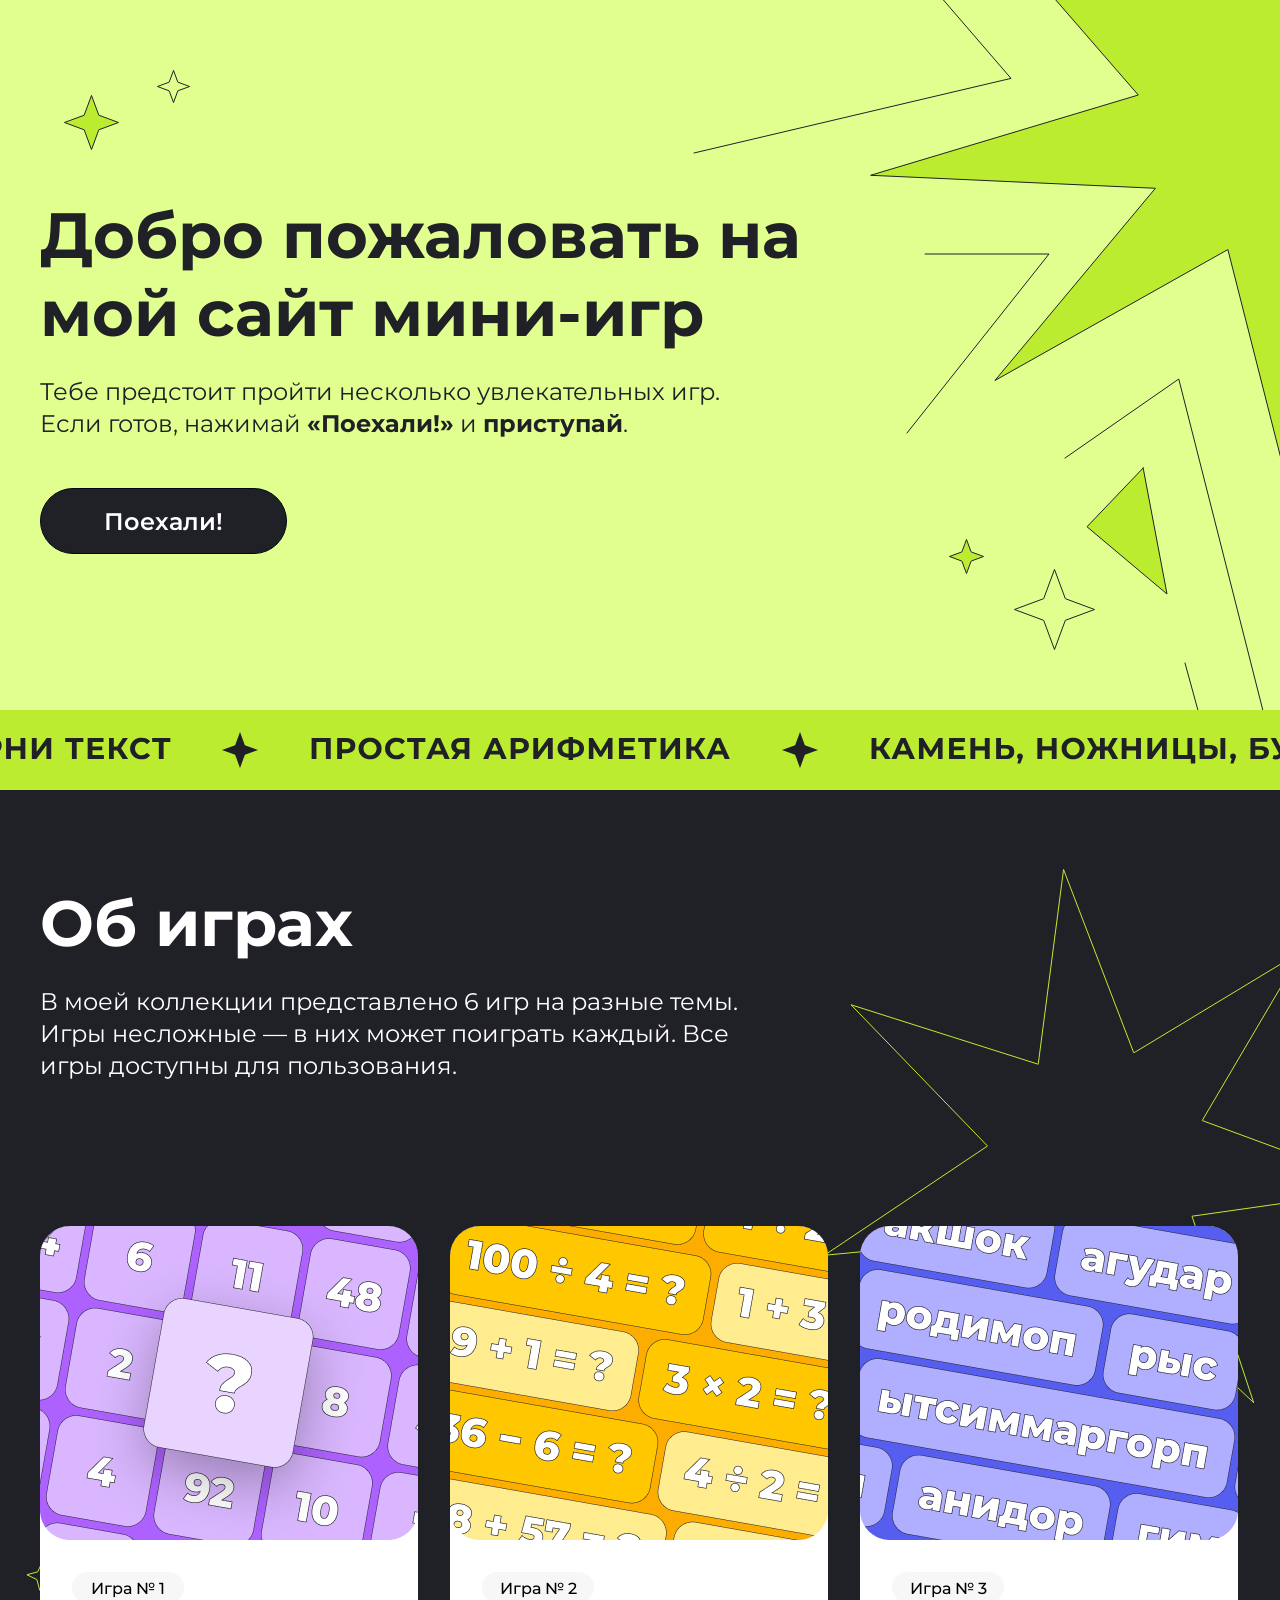
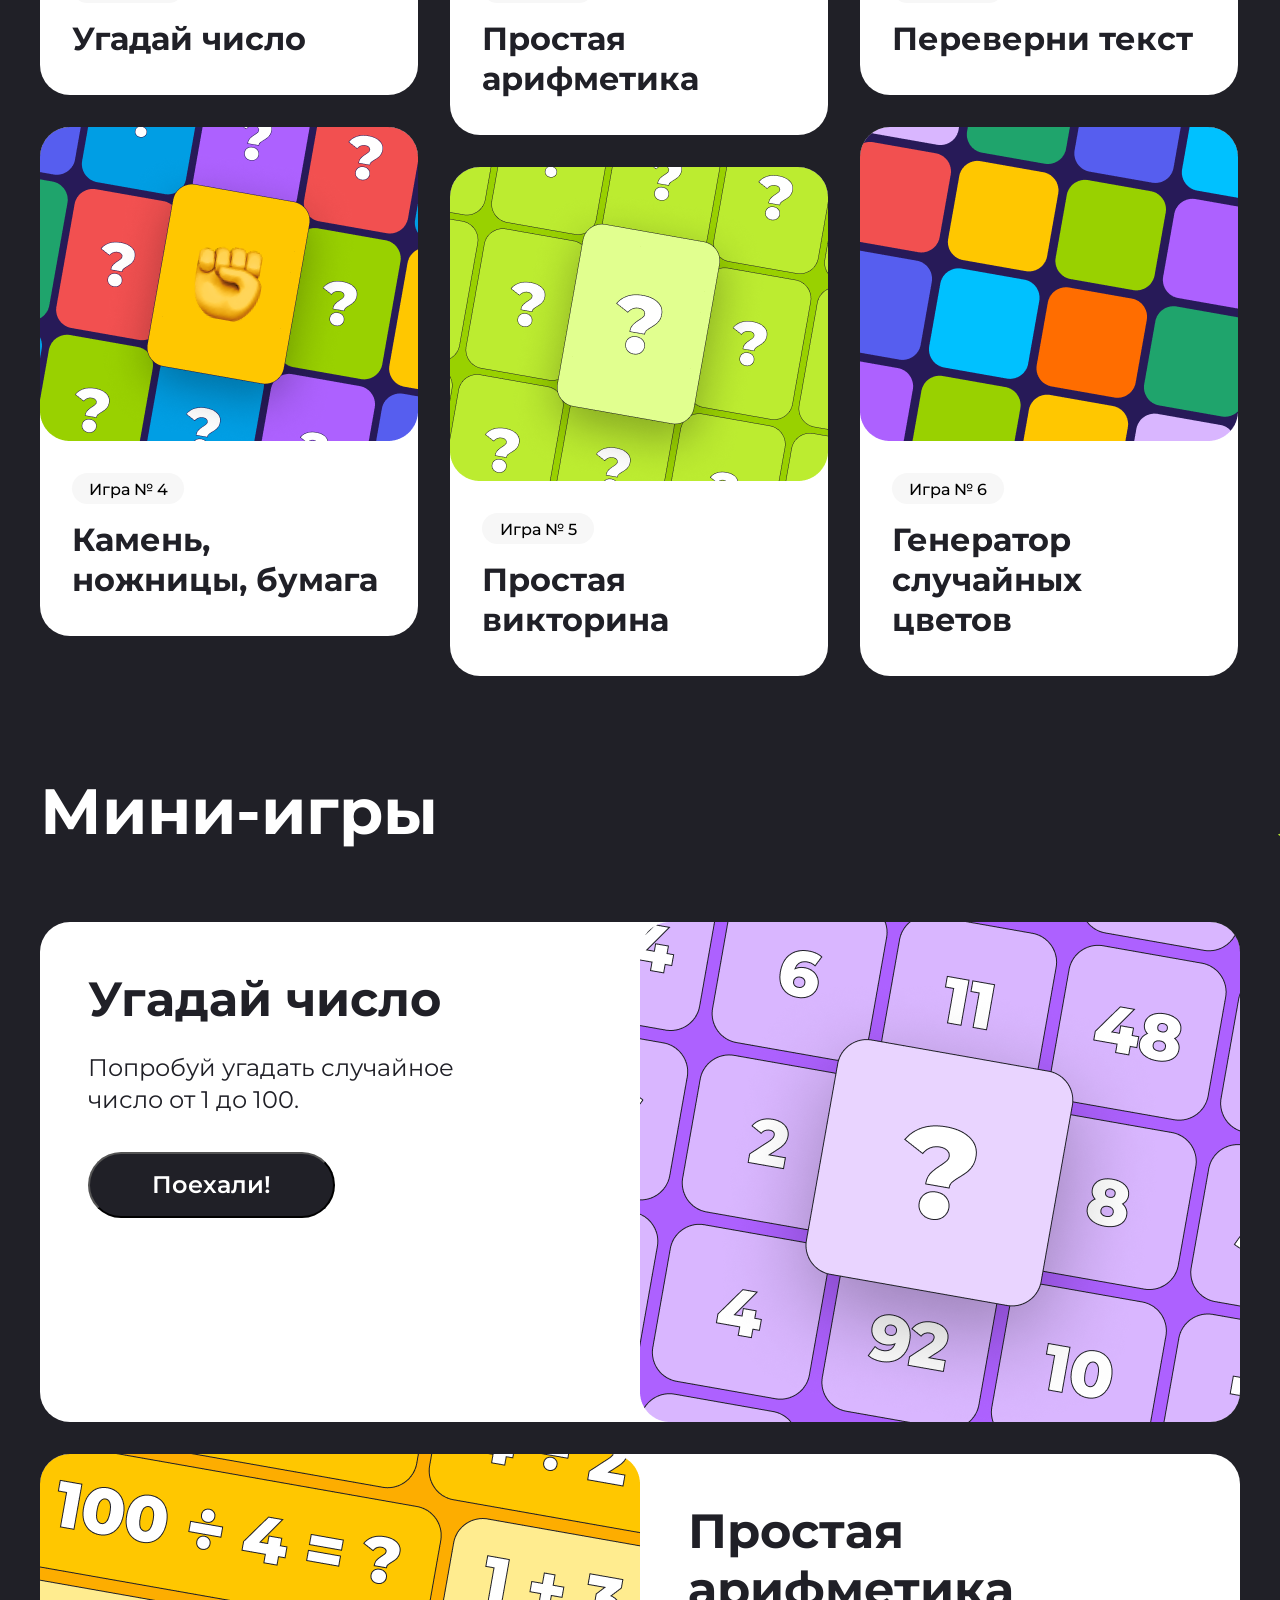
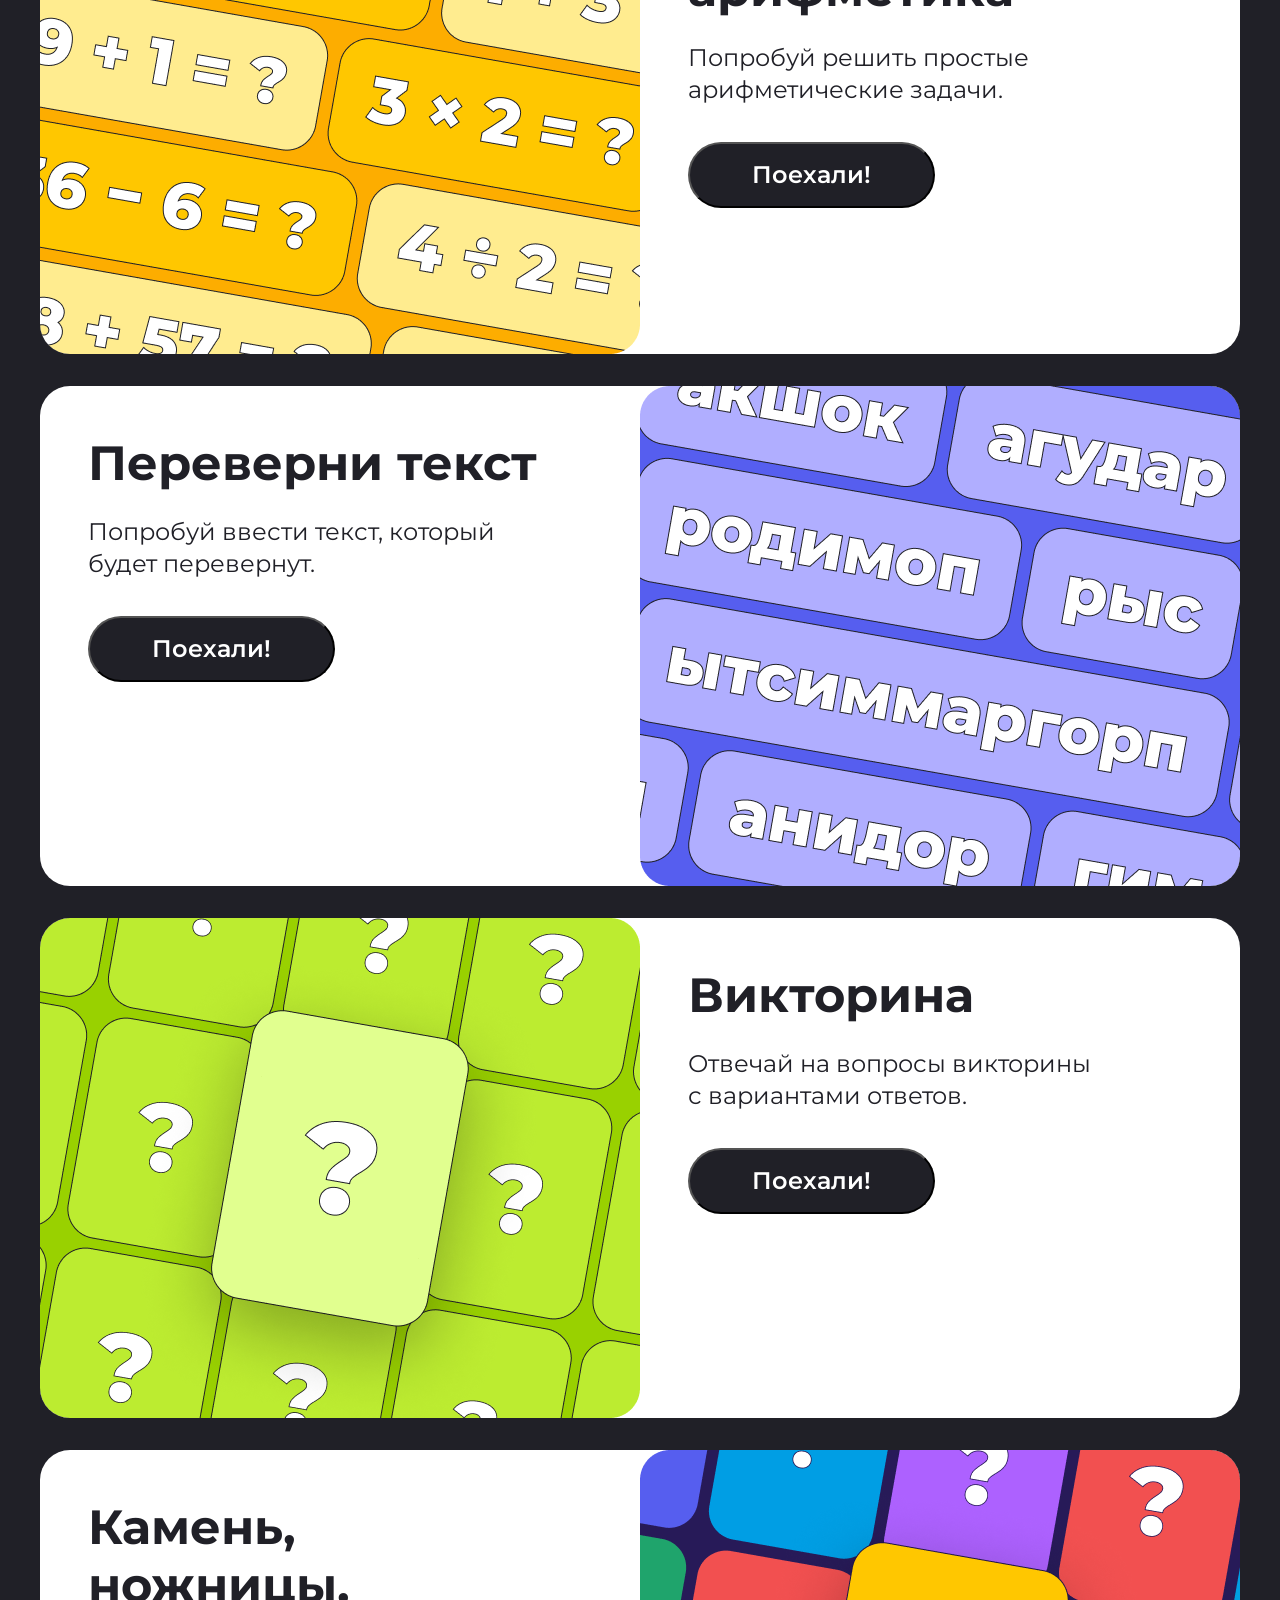
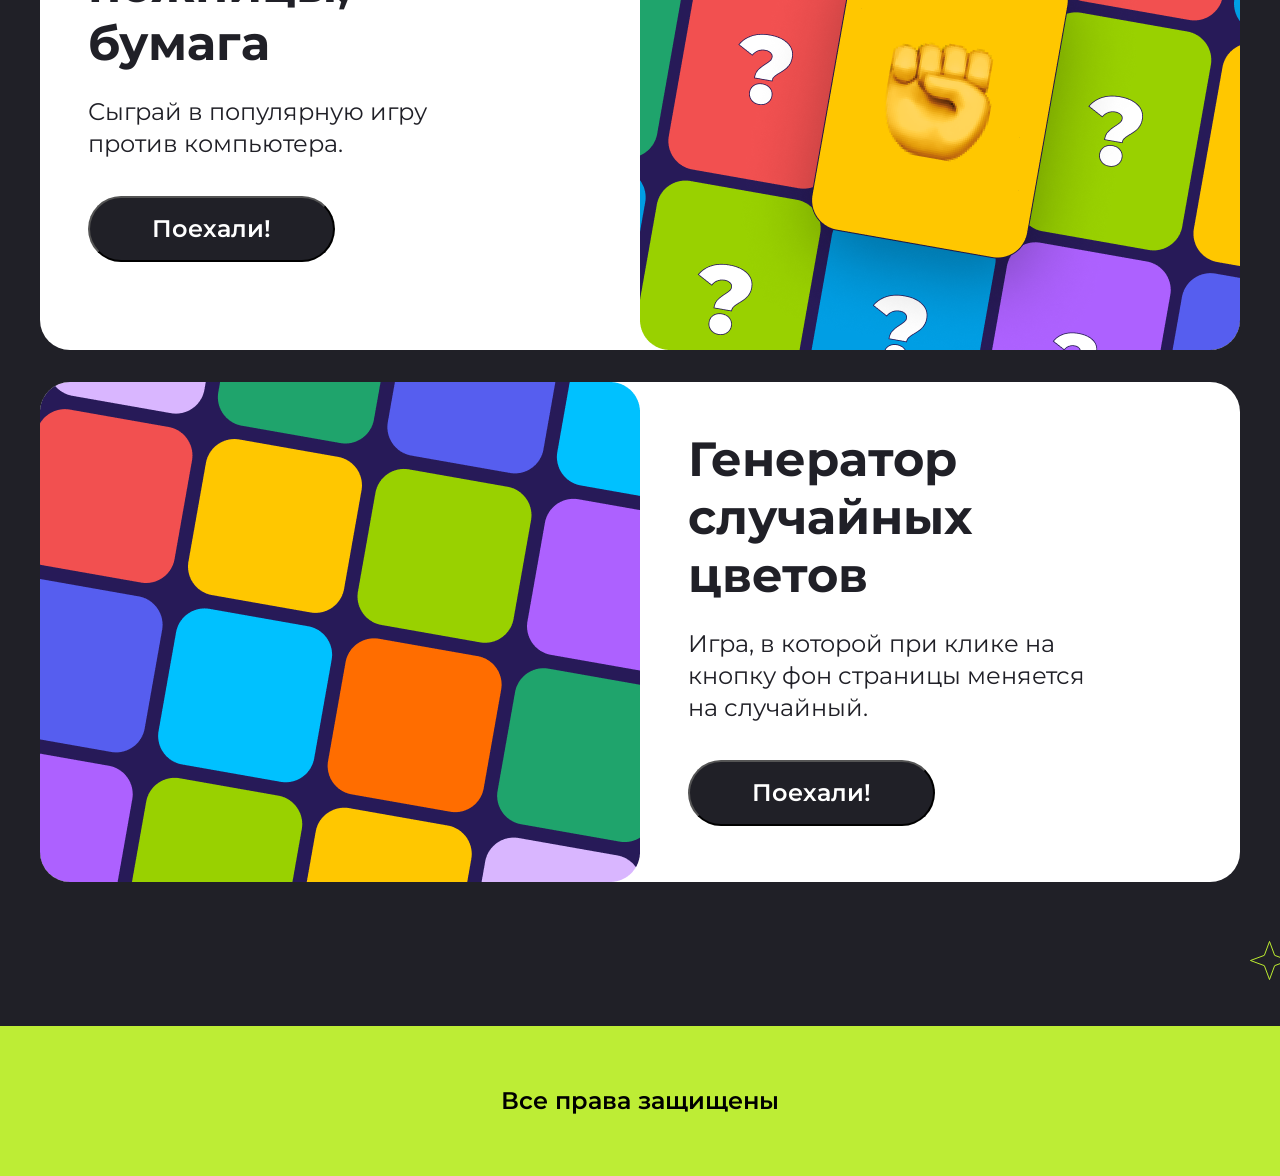
==== index.html @ 07deb68b "#	modified:   HW-8.js #	modified:   _mobilehw.scss #	new file:   imghw/Star_1.svg #	new file:   imgh" ====
<!DOCTYPE html>
<html lang="en">
<head>
    <meta charset="UTF-8">
    <meta name="viewport" content="width=device-width, initial-scale=1.0">
    <title>Homework1</title>
    <link rel="preconnect" href="https://fonts.googleapis.com">
    <link rel="preconnect" href="https://fonts.gstatic.com" crossorigin>
    <link href="https://fonts.googleapis.com/css2?family=Montserrat:wght@300;400;600;700&display=swap" rel="stylesheet">
    <link rel="stylesheet" href="stylehw.css">
</head>
<body>
    <div class="top center">
        <section class="start">
            <h1 class="title">Добро пожаловать на мой сайт мини-игр</h1>
            <h2 class="subtitle">Тебе предстоит пройти несколько увлекательных игр. Если готов, нажимай <b>«Поехали!»</b> и <b>приступай</b>.</h2>
            <button class="go">Поехали!</button>
        </section>
    </div>
    <div class="ribbon">
    </div>

    <div class="menu center">
        <section class="menu_description">
            <h1 class="title_description">Об играх</h1>
            <h2 class="subtitle_description">В моей коллекции представлено 6 игр на разные темы.           
                Игры несложные — в них может поиграть каждый.
                Все игры доступны для пользования.</h2>
        </section>

        <div class="bloc_game">
            <div>
                <div class="menu__game">
                    <div class="game1">
                        <h3 class="numGame">Игра № 1</h3>
                        <h2 class="title_game1">Угадай число</h2>
                    </div>
                </div>
    
                <div class="menu__game">
                    <div class="game4">
                        <h3 class="numGame">Игра № 4</h3>
                        <h2 class="title_game1">Камень, ножницы, бумага</h2>
                    </div>
                </div>
            </div>
    
            <div>
                <div class="menu__game">
                    <div class="game2">
                        <h3 class="numGame">Игра № 2</h3>
                        <h2 class="title_game1">Простая арифметика</h2>
                    </div>
                </div>
                
                <div class="menu__game">
                    <div class="game5">
                        <h3 class="numGame">Игра № 5</h3>
                        <h2 class="title_game1">Простая викторина</h2>
                    </div>
                </div>
            </div>
    
            <div>
                <div class="menu__game">
                    <div class="game3">
                        <h3 class="numGame">Игра № 3</h3>
                        <h2 class="title_game1">Переверни текст</h2>
                    </div>
                </div>
    
                <div class="menu__game">
                    <div class="game6">
                        <h3 class="numGame">Игра № 6</h3>
                        <h2 class="title_game1">Генератор случайных цветов</h2>
                    </div>
                </div>
            </div>
        </div>
    </div>

    <div class="menu2 center">
        <section>
            <h1 class="title_description2">Мини-игры</h1>
        </section>

        <div class="blocGame2">
            <div class="game1_2">
                <h2 class="nameGame">Угадай число</h2>
                <h3 class="descriptionGame">Попробуй угадать случайное число от 1 до 100.</h3>
                <button class="go2">Поехали!</button>
            </div>
    
            <div class="game2_2">
                <div class="left">
                    <h2 class="nameGame">Простая арифметика</h2>
                    <h3 class="descriptionGame">Попробуй решить простые арифметические задачи.</h3>
                    <button class="go2">Поехали!</button>
                </div>
            </div>
        </div>

        <div class="blocGame2">
            <div class="game3_2">
                <h2 class="nameGame">Переверни текст</h2>
                <h3 class="descriptionGame">Попробуй ввести текст, который будет перевернут.</h3>
                <button class="go2">Поехали!</button>
            </div>
    
            <div class="game4_2">
                <div class="left">
                    <h2 class="nameGame">Викторина</h2>
                    <h3 class="descriptionGame">Отвечай на вопросы викторины с вариантами ответов.</h3>
                    <button class="go2">Поехали!</button>
                </div>
            </div>
        </div>

        <div class="blocGame2">
            <div class="game5_2">
                <h2 class="nameGame">Камень, ножницы, бумага</h2>
                <h3 class="descriptionGame">Сыграй в популярную игру против компьютера.</h3>
                <button class="go2">Поехали!</button>
            </div>
    
            <div class="game6_2">
                <div class="left">
                    <h2 class="nameGame">Генератор случайных цветов</h2>
                    <h3 class="descriptionGame">Игра, в которой при клике на кнопку фон страницы меняется на случайный.</h3>
                    <button class="go2">Поехали!</button>
                </div>
            </div>
        </div>
    </div>

    <footer class="basement center">
        <h3 class="rights">Все права защищены</h3>
    </footer>
    <script src="./HW-8.js">
    </script>
</body>
</html>
---- stylehw.css ----
* {
  margin: 0;
  padding: 0;
}

body {
  font-family: "Montserrat", sans-serif;
}

.top {
  background: url(imghw/Star_1.svg) no-repeat right top, url(imghw/Star_2.svg) no-repeat 63px 94px, url(imghw/Star_3.svg) no-repeat 156px 69px, url(imghw/Star_4.svg) no-repeat 1013px 568px, url(imghw/Star_5.svg) no-repeat 948px 538px;
  padding-top: 196px;
  padding-bottom: 156px;
  background-color: #E1FF8F;
}

.center {
  padding-left: calc(50% - 600px);
  padding-right: calc(50% - 600px);
}

.title {
  display: flex;
  width: 769px;
  height: 156px;
  flex-direction: column;
  justify-content: center;
  flex-shrink: 0;
  color: #202027;
  font-family: Montserrat;
  font-size: 64px;
  font-style: normal;
  font-weight: 700;
  line-height: normal;
}

.subtitle {
  width: 720px;
  color: #202027;
  font-family: Montserrat;
  font-size: 24px;
  font-style: normal;
  font-weight: 400;
  line-height: 32px;
  padding-top: 24px;
  padding-bottom: 48px;
}

.go {
  width: 247px;
  height: 66px;
  flex-shrink: 0;
  border-radius: 60px;
  background: #202027;
  color: #FFF;
  font-family: Montserrat;
  font-size: 24px;
  font-style: normal;
  font-weight: 600;
  line-height: normal;
  border: 1px solid #000915;
}

.go:hover {
  background: #FFFFFF;
  color: #202027;
}

.ribbon {
  background: url(imghw/ribbon.svg) no-repeat center;
  height: 80px;
  background-color: #BCEC30;
}

.menu {
  background: url(imghw/Star_6.svg) no-repeat right 77px, url(imghw/Star_7.svg) no-repeat 25px 770px, url(imghw/Star_8.svg) no-repeat 40px 822px;
  background-color: #202027;
  padding-top: 94px;
  padding-bottom: 50px;
}

.menu_description {
  padding-bottom: 40px;
}

.title_description {
  width: 314px;
  height: 78px;
  font-family: Montserrat;
  font-size: 64px;
  font-weight: 700;
  line-height: normal;
  text-align: left;
  color: #FFFFFF;
}

.subtitle_description {
  width: 750px;
  font-family: Montserrat;
  font-size: 24px;
  font-weight: 400;
  line-height: 32px;
  text-align: left;
  color: #FFFFFF;
  padding-top: 24px;
  padding-bottom: 72px;
}

.bloc_game {
  display: flex;
  gap: 32px;
  flex-wrap: wrap;
}

.menu__game {
  display: flex;
  padding-top: 32px;
}

.game1 {
  width: 378px;
  border-radius: 30px;
  background-color: #FFFFFF;
  background-image: url(imghw/game1.png);
  background-repeat: no-repeat;
}

.game2 {
  width: 378px;
  border-radius: 30px;
  background-color: #FFFFFF;
  background-image: url(imghw/game2.png);
  background-repeat: no-repeat;
}

.game3 {
  width: 378px;
  border-radius: 30px;
  background-color: #FFFFFF;
  background-image: url(imghw/game3.png);
  background-repeat: no-repeat;
}

.game4 {
  width: 378px;
  border-radius: 30px;
  background-color: #FFFFFF;
  background-image: url(imghw/game4.png);
  background-repeat: no-repeat;
}

.game5 {
  width: 378px;
  border-radius: 30px;
  background-color: #FFFFFF;
  background-image: url(imghw/game5.png);
  background-repeat: no-repeat;
}

.game6 {
  width: 378px;
  border-radius: 30px;
  background-color: #FFFFFF;
  background-image: url(imghw/game6.png);
  background-repeat: no-repeat;
}

.title_game1 {
  font-family: Montserrat;
  font-size: 32px;
  font-weight: 700;
  line-height: 40px;
  text-align: left;
  color: #202027;
  margin-top: 16px;
  margin-bottom: 36px;
  margin-left: 32px;
  margin-right: 40px;
}

.numGame {
  width: 80px;
  height: 13px;
  padding: 8px 16px 10px 16px;
  border-radius: 52px;
  background: #F7F7F7;
  font-family: Montserrat;
  font-size: 16px;
  font-weight: 500;
  line-height: 17px;
  text-align: center;
  margin-top: 346px;
  margin-left: 32px;
}

.menu2 {
  background: url(imghw/Star_9.svg) no-repeat 1277px 93px, url(imghw/Star_10.svg) no-repeat 1320px 126px, url(imghw/Star_11.svg) no-repeat 1319px 3366px, url(imghw/Star_12.svg) no-repeat 1249px 3414px;
  background-color: #202027;
  padding-top: 46px;
  padding-bottom: 144px;
}

.title_description2 {
  font-family: Montserrat;
  font-size: 64px;
  font-weight: 700;
  line-height: 78px;
  text-align: left;
  color: #FFFFFF;
  padding-bottom: 40px;
}

.blocGame2 {
  display: flex;
  flex-direction: column;
  flex-wrap: wrap;
  gap: 32px;
  padding-top: 32px;
}

.nameGame {
  width: 455px;
  font-family: Montserrat;
  font-size: 48px;
  font-weight: 700;
  text-align: left;
  line-height: 58px;
  color: #202027;
  padding-top: 48px;
  padding-left: 48px;
}

.descriptionGame {
  width: 420px;
  font-family: Montserrat;
  font-weight: 400;
  font-size: 24px;
  text-align: left;
  line-height: 32px;
  color: #202027;
  padding-top: 24px;
  padding-left: 48px;
}

.go2 {
  width: 247px;
  height: 66px;
  border-radius: 60px;
  background: #202027;
  font-family: Montserrat;
  font-weight: 600;
  font-size: 24px;
  text-align: center;
  line-height: 34px;
  color: #FFF;
  margin-left: 48px;
  margin-top: 36px;
}

.go2:hover {
  background: #FFFFFF;
  color: #202027;
}

.left {
  padding-left: 600px;
}

.game1_2 {
  height: 500px;
  border-radius: 30px;
  background-color: #FFFFFF;
  background-image: url(imghw/game1_2.png);
  background-repeat: no-repeat;
  background-position: right;
}

.game2_2 {
  height: 500px;
  border-radius: 30px;
  background-color: #FFFFFF;
  background-image: url(imghw/game2_2.png);
  background-repeat: no-repeat;
}

.game3_2 {
  height: 500px;
  border-radius: 30px;
  background-color: #FFFFFF;
  background-image: url(imghw/game3_2.png);
  background-repeat: no-repeat;
  background-position: right;
}

.game4_2 {
  height: 500px;
  border-radius: 30px;
  background-color: #FFFFFF;
  background-image: url(imghw/game4_2.png);
  background-repeat: no-repeat;
}

.game5_2 {
  height: 500px;
  border-radius: 30px;
  background-color: #FFFFFF;
  background-image: url(imghw/game5_2.png);
  background-repeat: no-repeat;
  background-position: right;
}

.game6_2 {
  height: 500px;
  border-radius: 30px;
  background-color: #FFFFFF;
  background-image: url(imghw/game6_2.png);
  background-repeat: no-repeat;
}

.basement {
  height: 150px;
  background: #BDED35;
}

.rights {
  height: 15px;
  font-family: Montserrat;
  font-size: 24px;
  font-weight: 600;
  text-align: center;
  color: #000000;
  padding-top: 60px;
}

@media (max-width: 767px) {
  .center {
    padding-left: 16px;
    padding-right: 16px;
  }
  .top {
    padding: 238px 0;
    width: auto;
    display: flex;
    justify-content: center;
  }
  .start {
    margin-right: 0;
  }
  .title {
    width: 343px;
    font-family: Montserrat;
    font-weight: 700;
    font-size: 32px;
    line-height: 39px;
    text-align: center;
    padding: 0;
  }
  .subtitle {
    font-family: Montserrat;
    font-size: 14px;
    font-weight: 400;
    line-height: 22px;
    text-align: center;
    width: 343px;
    padding-left: 13px;
  }
  .go {
    margin-left: 64px;
  }
  .menu {
    background: #000915;
  }
  .menu__game {
    flex-direction: column;
  }
}/*# sourceMappingURL=stylehw.css.map */
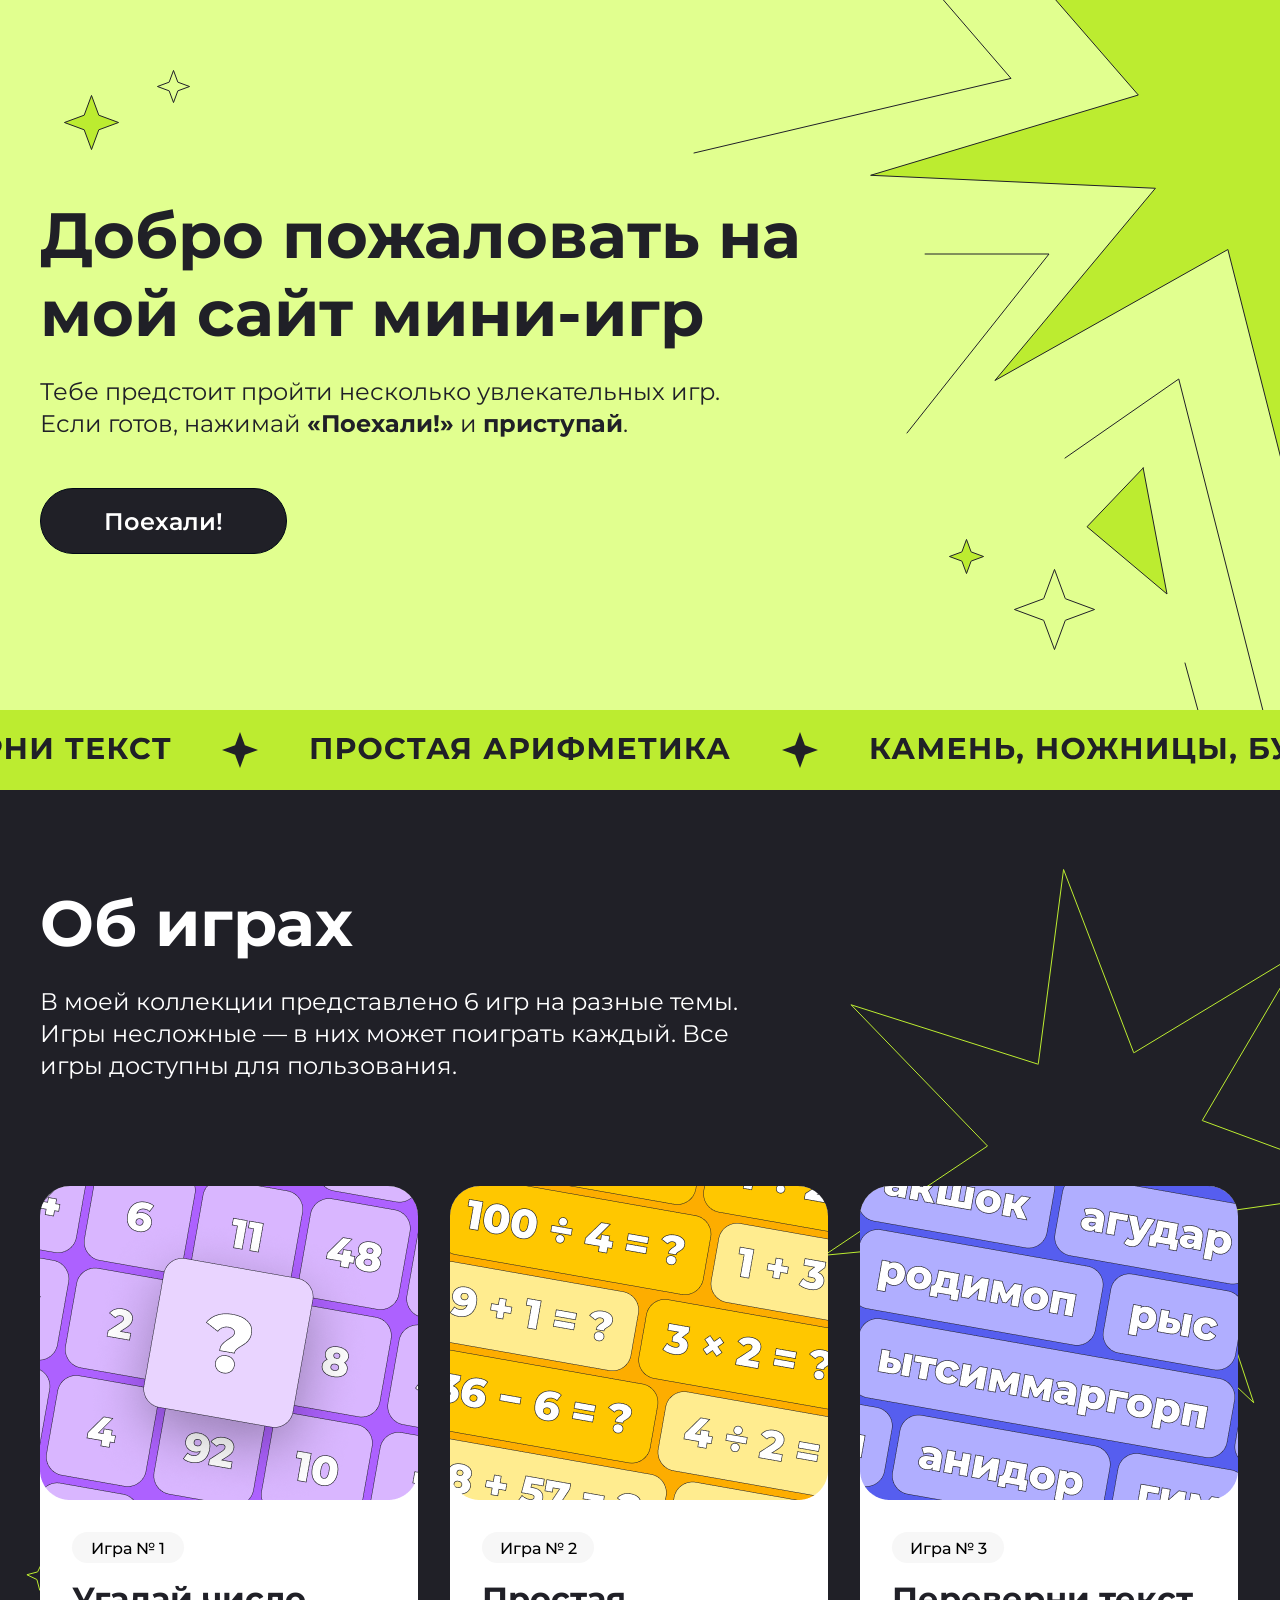
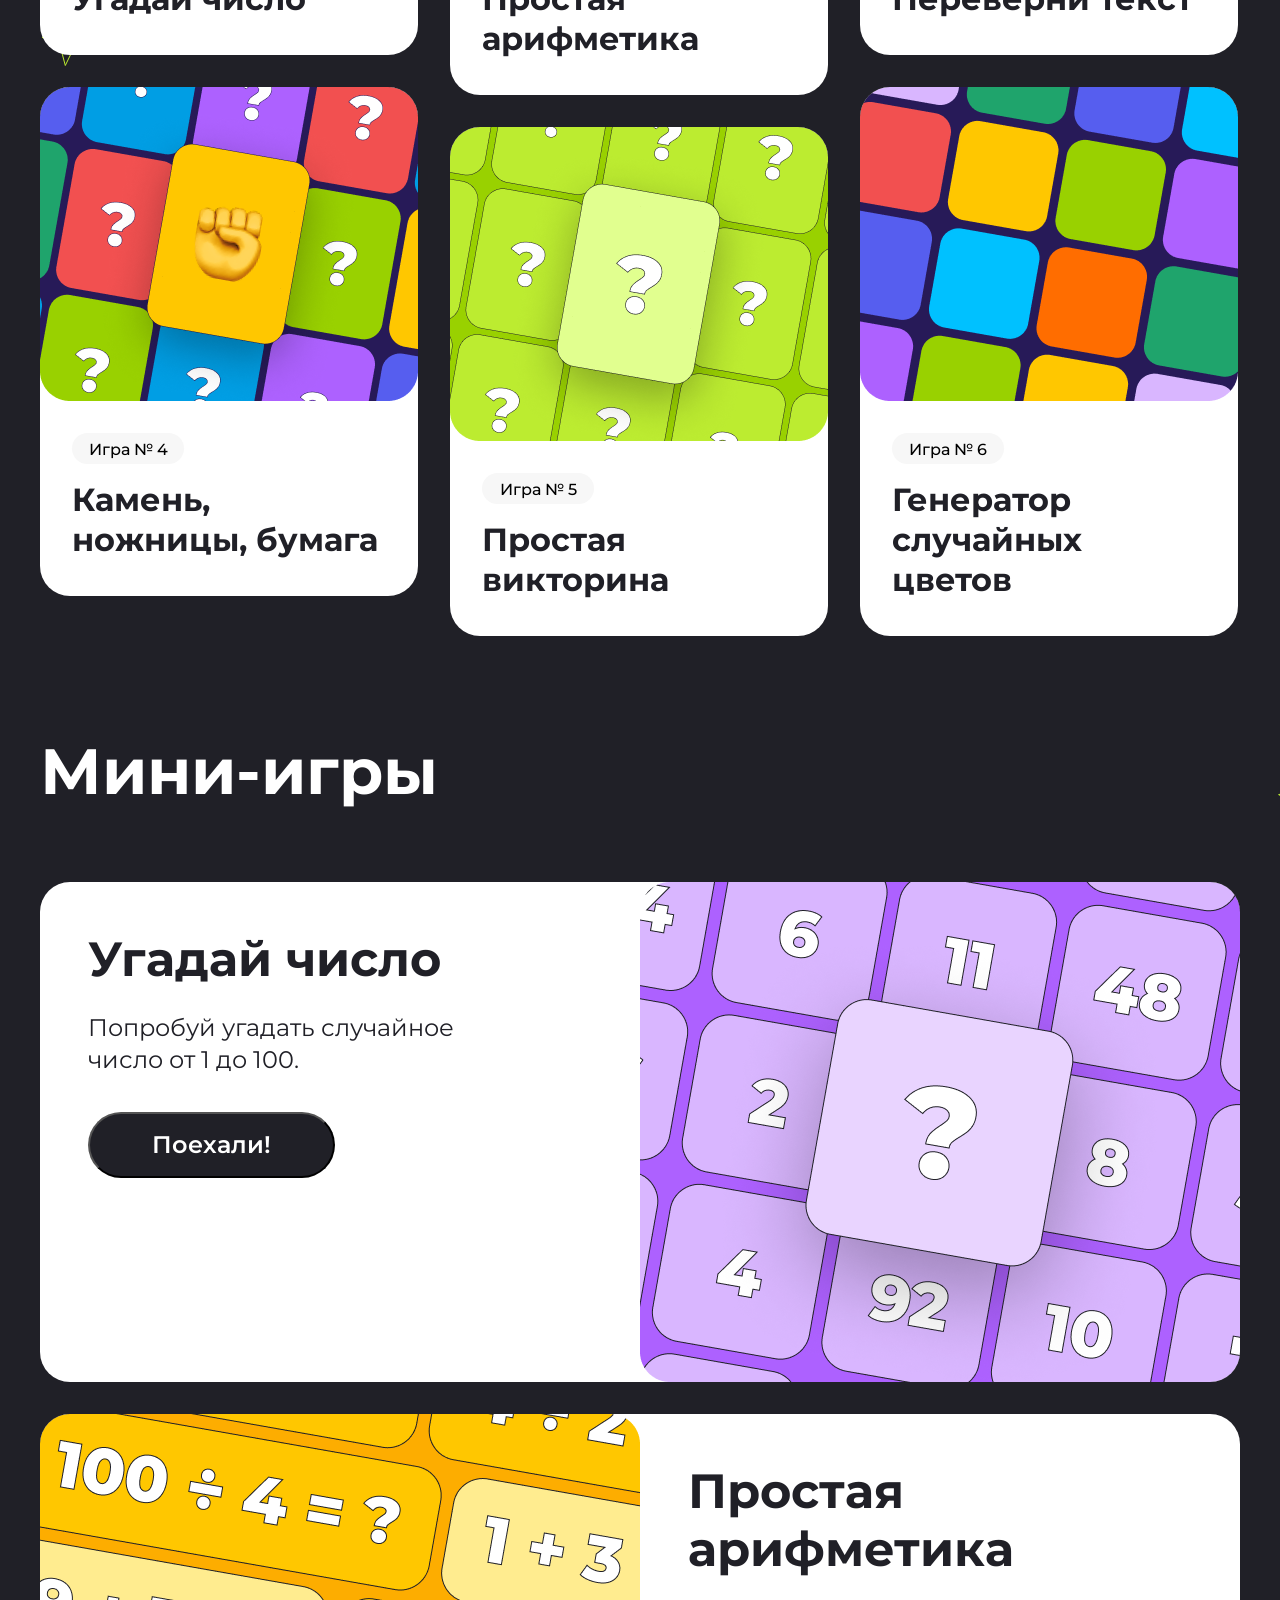
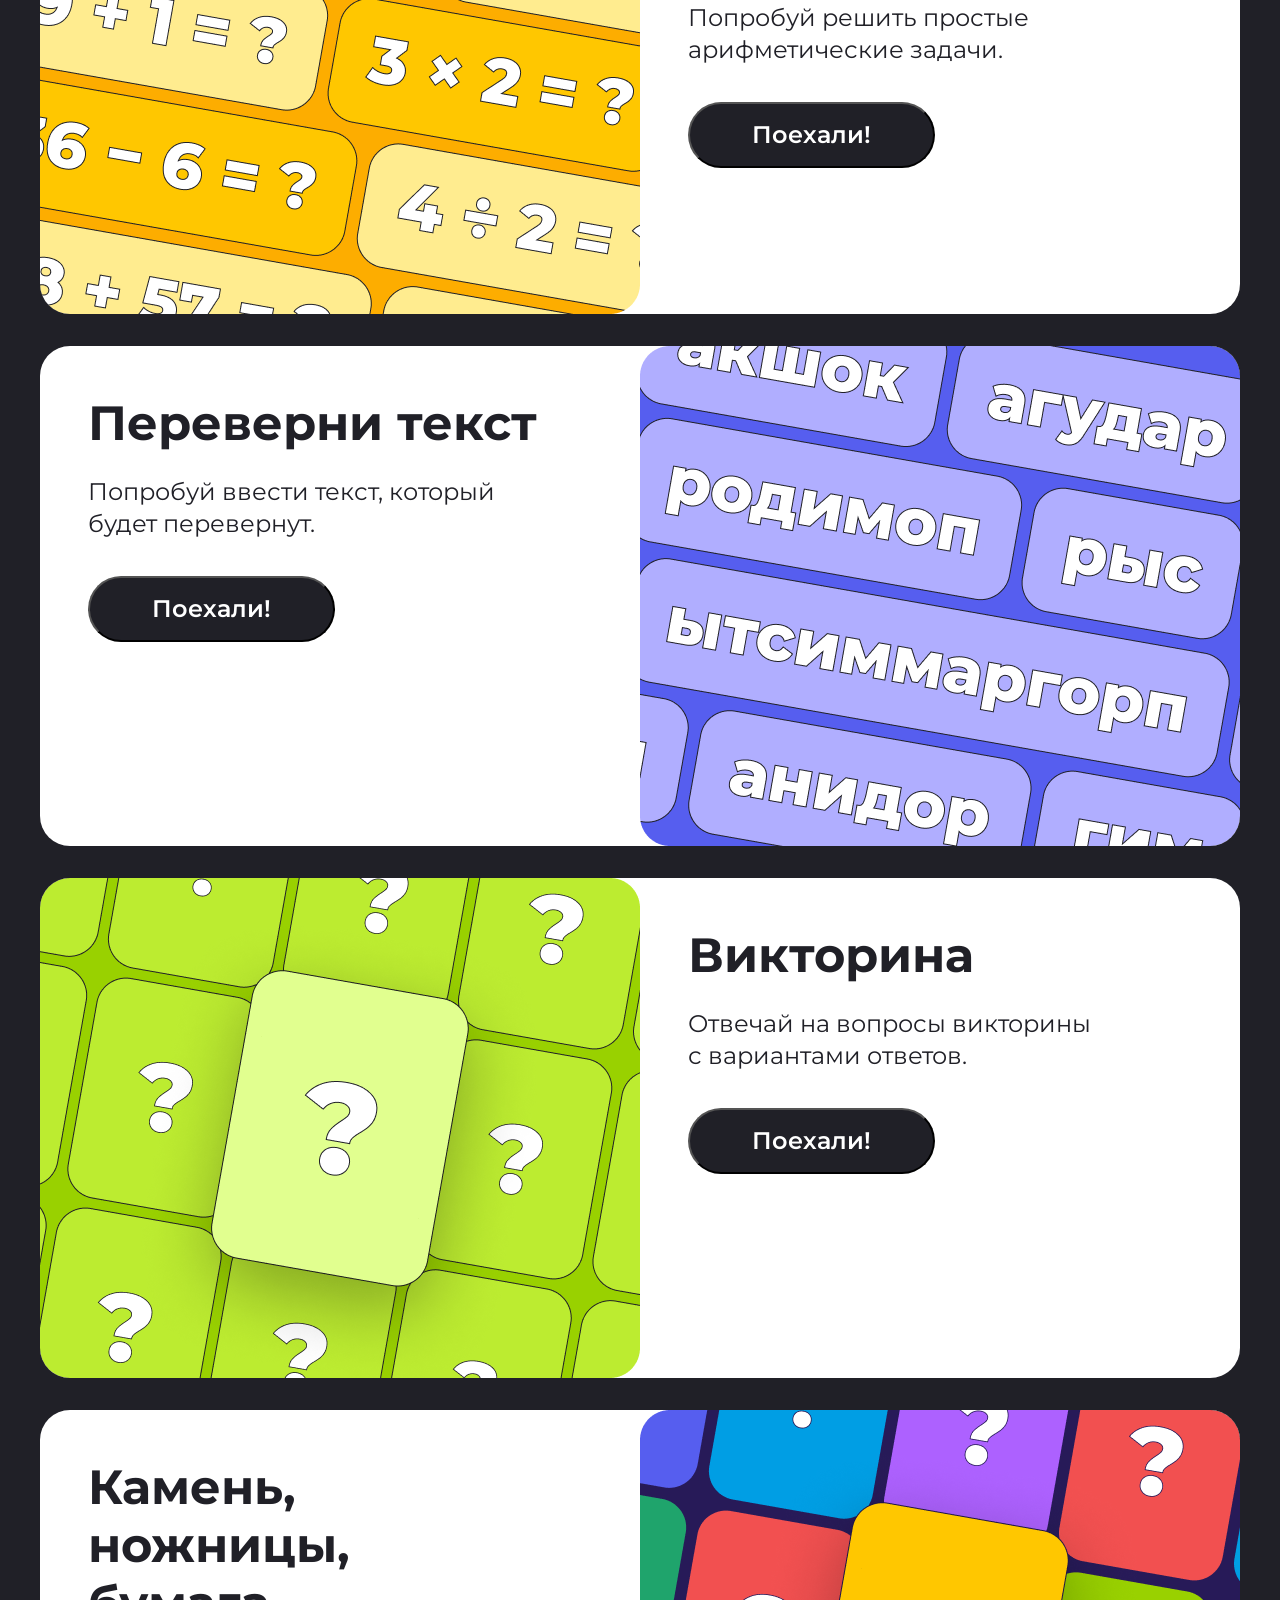
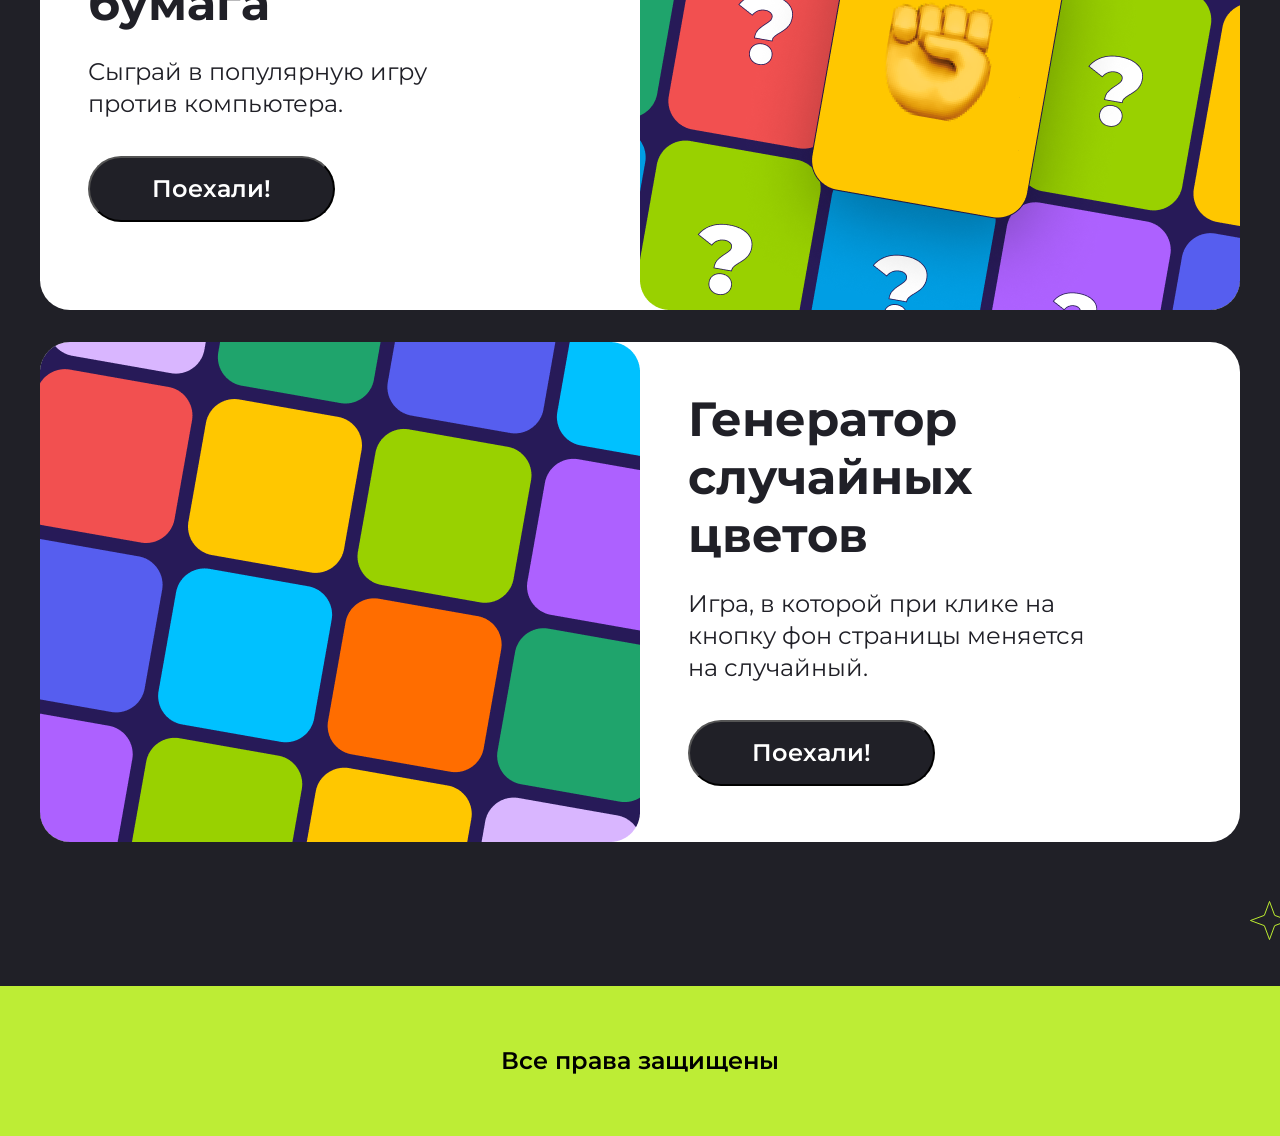
==== commit efb4779f: "#	new file:   HW-8_knb.js #	modified:   index.html #	modified:   stylehw.css #	modified:   stylehw.c" ====
--- a/index.html
+++ b/index.html
@@ -120,7 +120,7 @@
             <div class="game5_2">
                 <h2 class="nameGame">Камень, ножницы, бумага</h2>
                 <h3 class="descriptionGame">Сыграй в популярную игру против компьютера.</h3>
-                <button class="go2">Поехали!</button>
+                <button id="play" class="go2">Поехали!</button>
             </div>
     
             <div class="game6_2">
@@ -138,5 +138,7 @@
     </footer>
     <script src="./HW-8.js">
     </script>
+    <script src="./HW-8_knb.js">
+    </script>
 </body>
 </html>
--- a/stylehw.css
+++ b/stylehw.css
@@ -77,10 +77,6 @@
   background-color: #202027;
   padding-top: 94px;
   padding-bottom: 50px;
-}
-
-.menu_description {
-  padding-bottom: 40px;
 }
 
 .title_description {
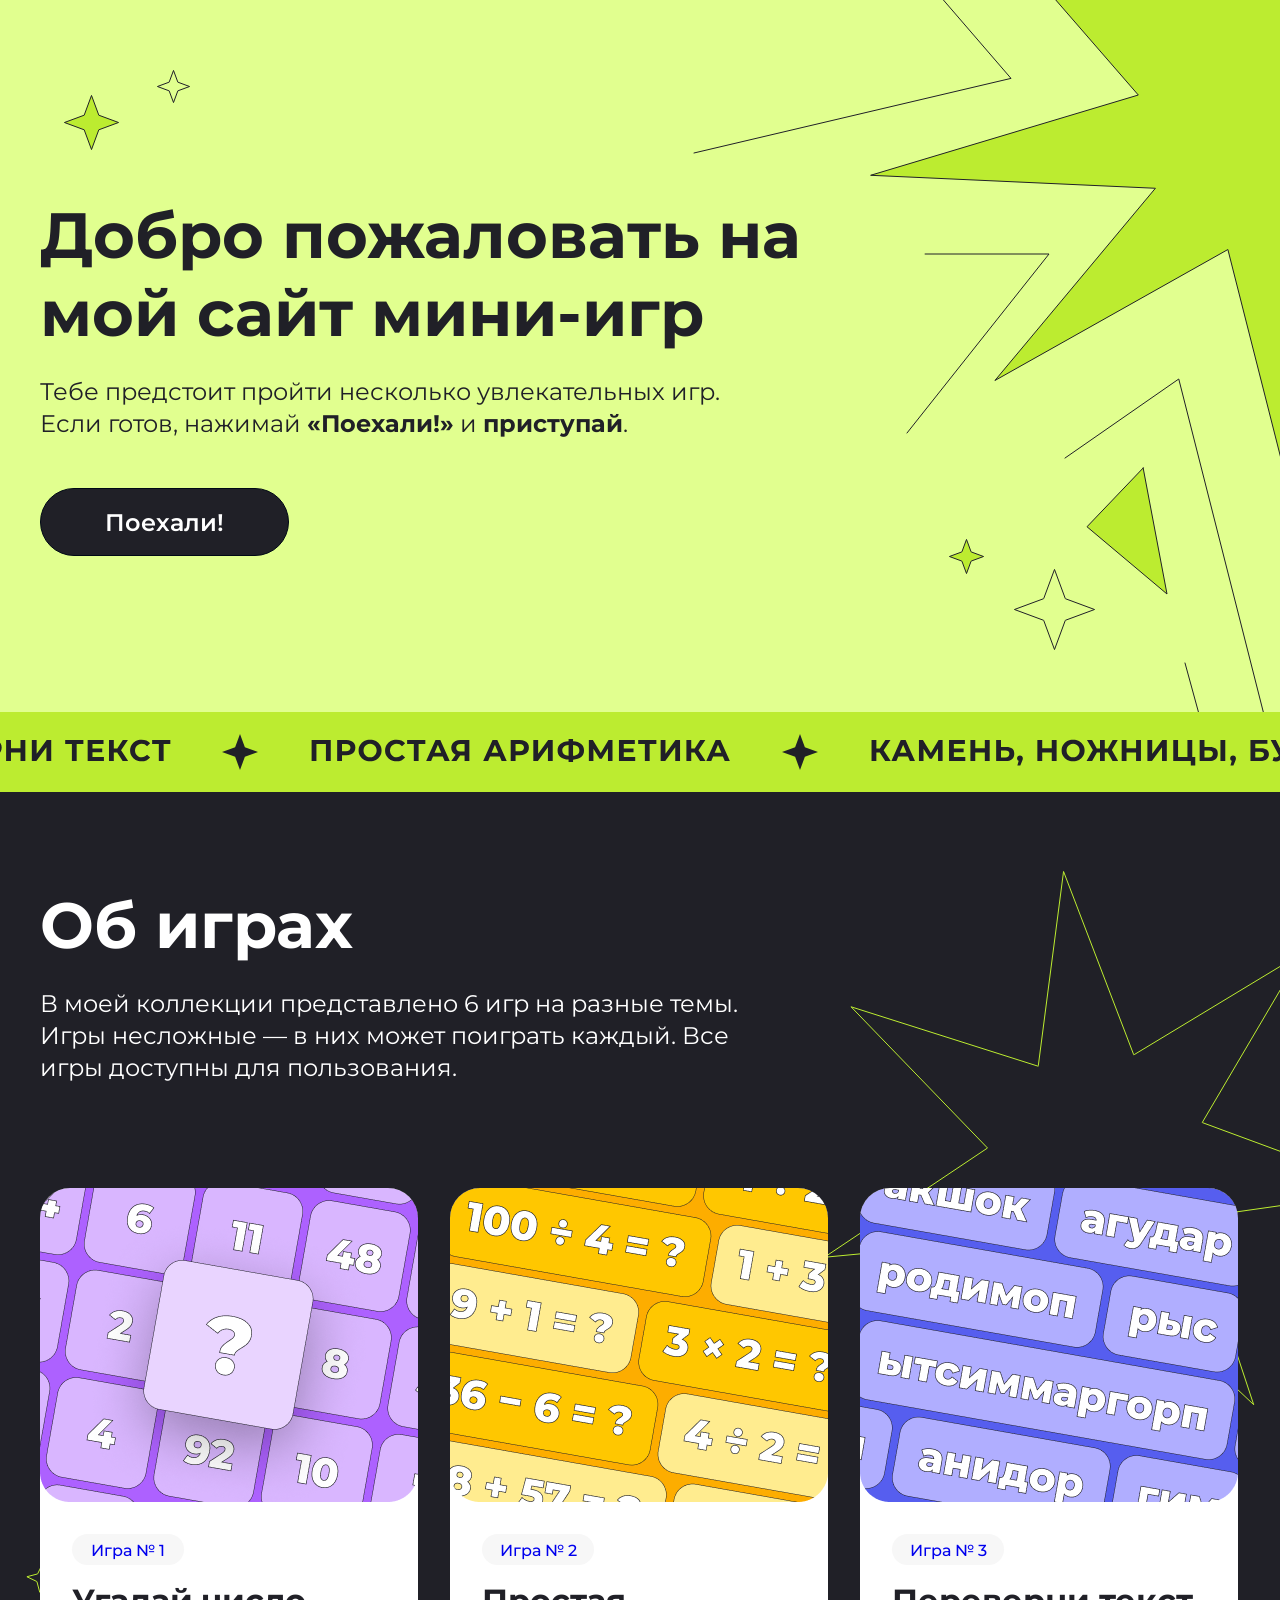
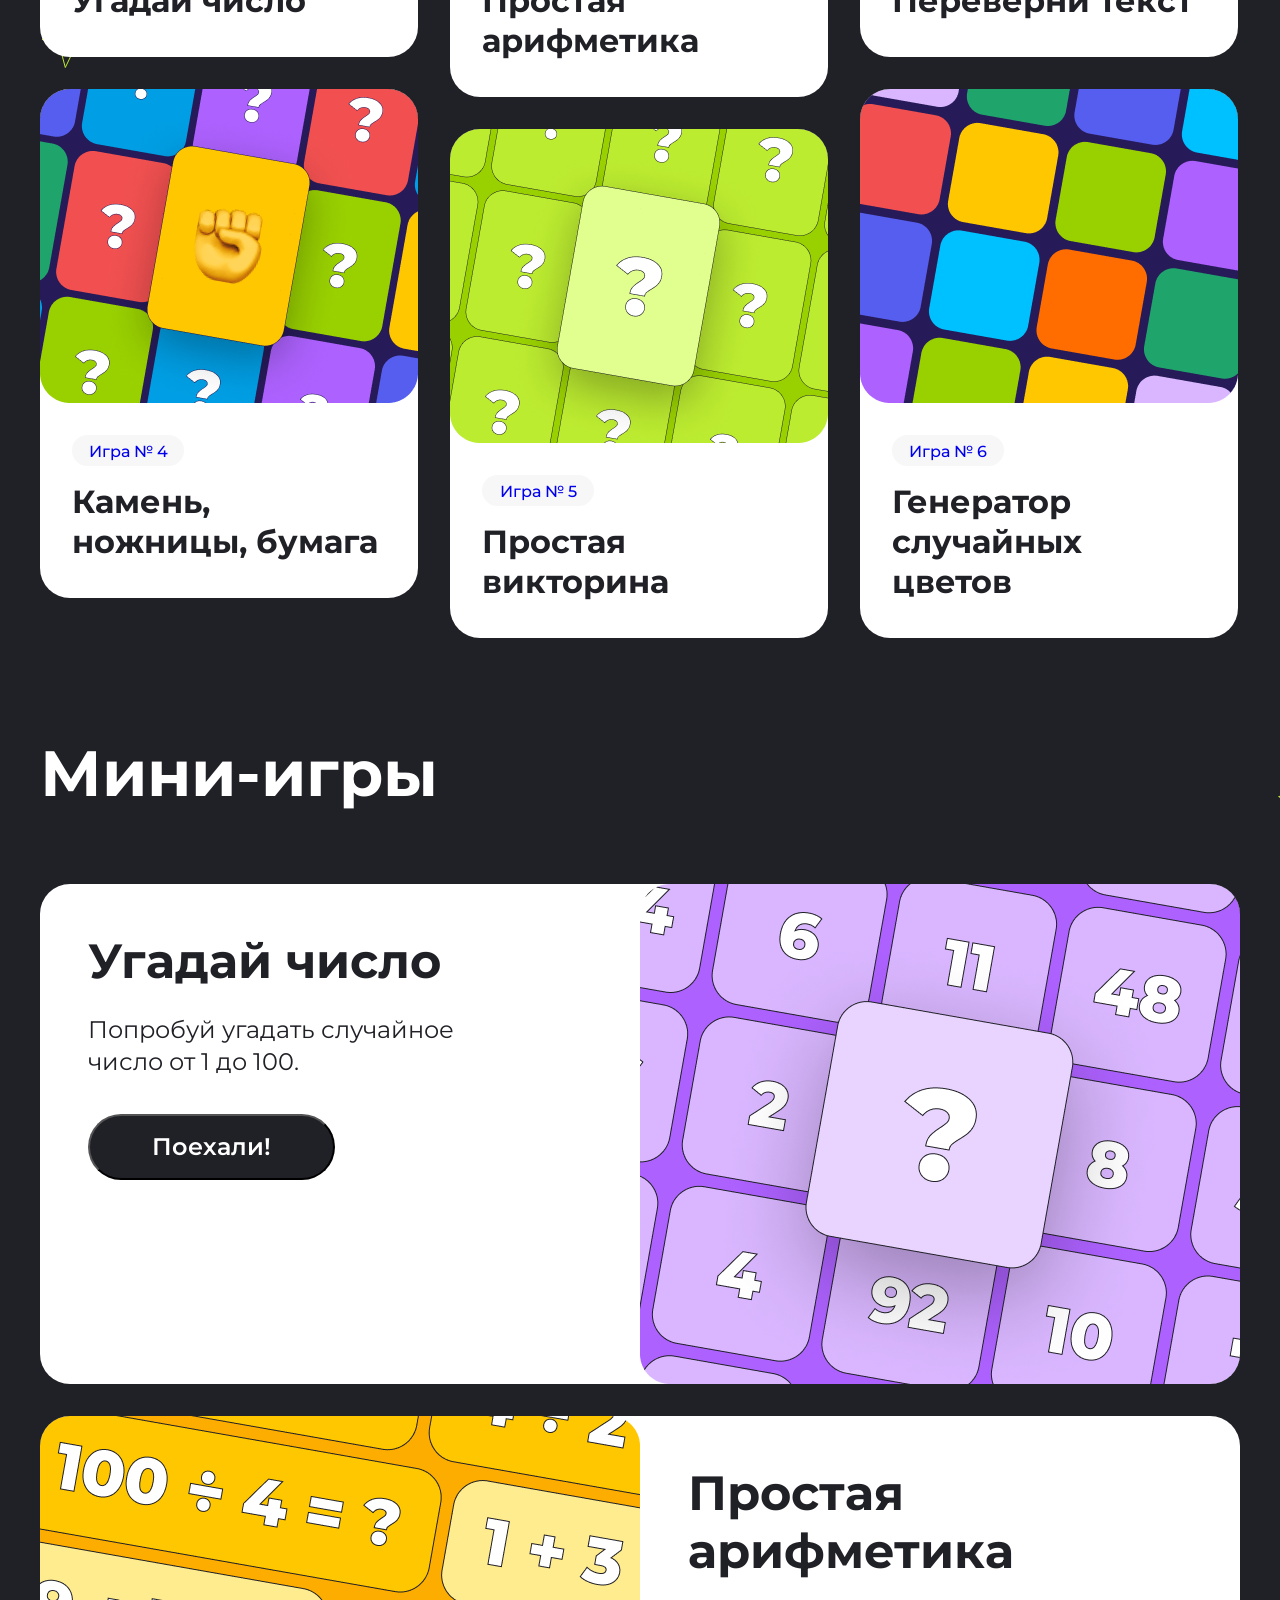
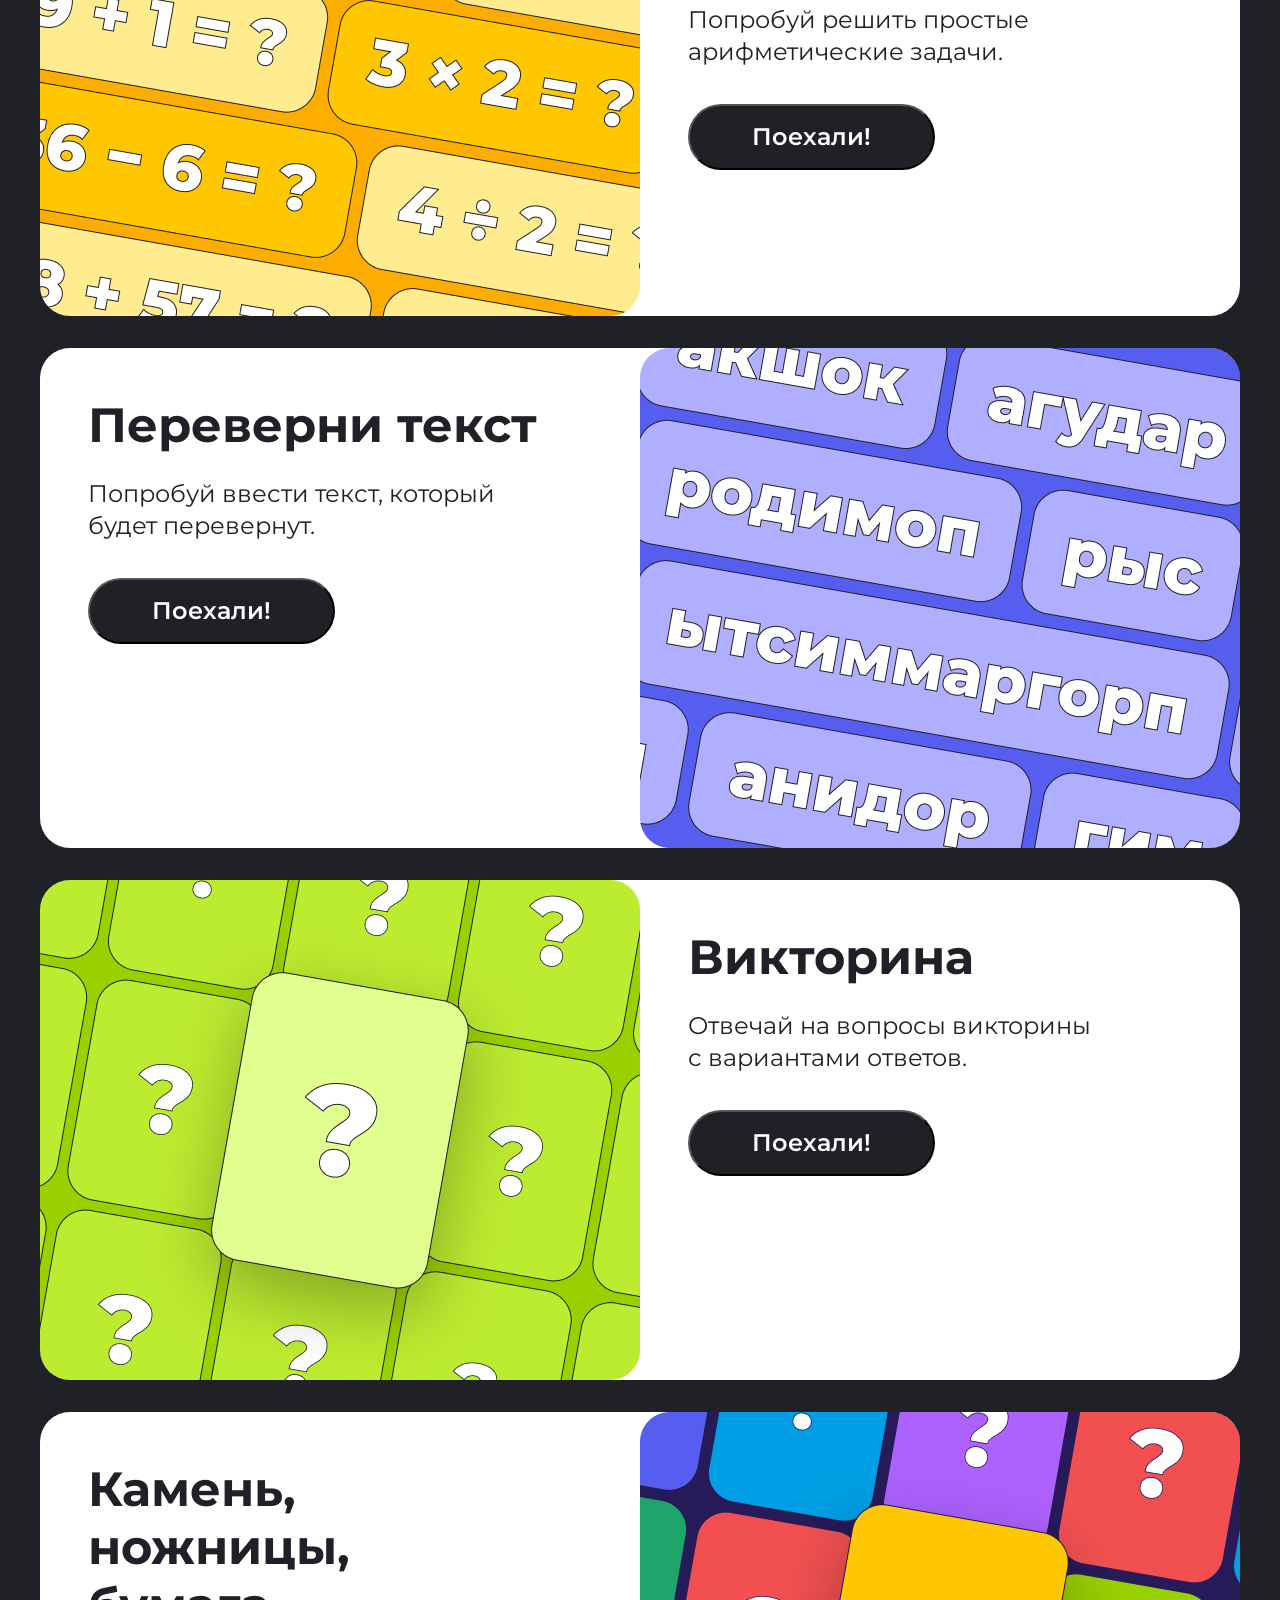
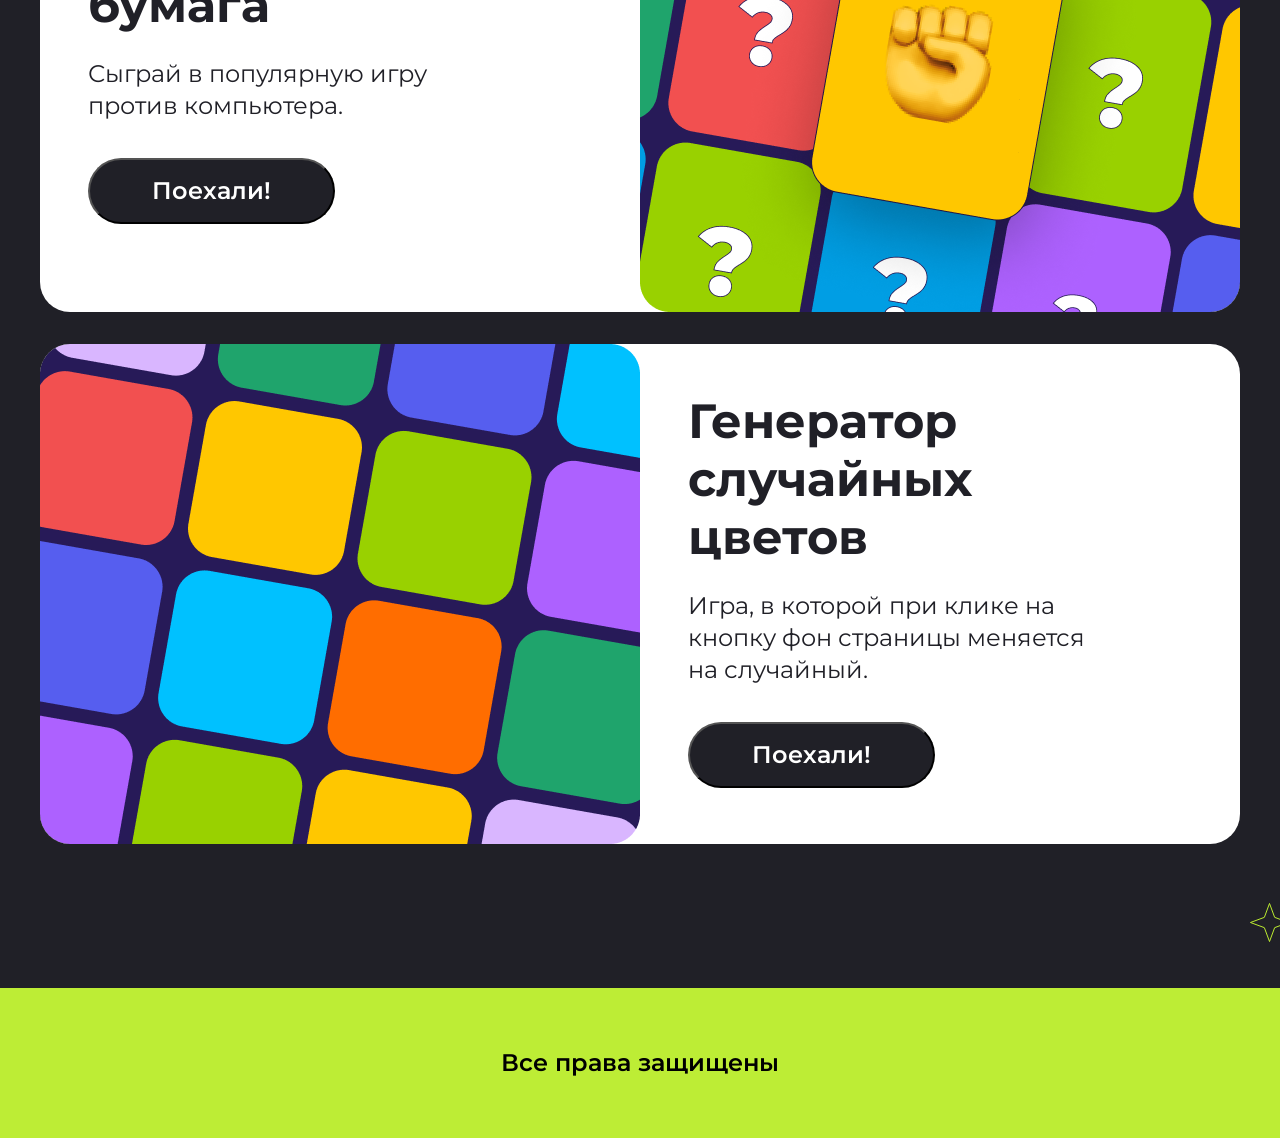
==== commit 386ca8da: "#	modified:   HW-8_knb.js #	modified:   _mobilehw.scss #	new file:   imghw/Mgame1_2.png #	new file: " ====
--- a/index.html
+++ b/index.html
@@ -14,15 +14,17 @@
         <section class="start">
             <h1 class="title">Добро пожаловать на мой сайт мини-игр</h1>
             <h2 class="subtitle">Тебе предстоит пройти несколько увлекательных игр. Если готов, нажимай <b>«Поехали!»</b> и <b>приступай</b>.</h2>
-            <button class="go">Поехали!</button>
+            <a class="go" href="#go">Поехали!</a>
         </section>
     </div>
-    <div class="ribbon">
+
+    <div class="ribbon-container">
+        <div class="ribbon"></div>
     </div>
 
     <div class="menu center">
         <section class="menu_description">
-            <h1 class="title_description">Об играх</h1>
+            <h1 class="title_description"><a id="go">Об играх</a></h1>
             <h2 class="subtitle_description">В моей коллекции представлено 6 игр на разные темы.           
                 Игры несложные — в них может поиграть каждый.
                 Все игры доступны для пользования.</h2>
@@ -30,51 +32,51 @@
 
         <div class="bloc_game">
             <div>
-                <div class="menu__game">
+                <a class="menu__game" href="#game1">
                     <div class="game1">
                         <h3 class="numGame">Игра № 1</h3>
                         <h2 class="title_game1">Угадай число</h2>
                     </div>
-                </div>
+                </a>
     
-                <div class="menu__game">
+                <a class="menu__game" href="#game4">
                     <div class="game4">
                         <h3 class="numGame">Игра № 4</h3>
                         <h2 class="title_game1">Камень, ножницы, бумага</h2>
                     </div>
-                </div>
+                </a>
             </div>
     
             <div>
-                <div class="menu__game">
+                <a class="menu__game" href="#game2">
                     <div class="game2">
                         <h3 class="numGame">Игра № 2</h3>
                         <h2 class="title_game1">Простая арифметика</h2>
                     </div>
-                </div>
+                </a>
                 
-                <div class="menu__game">
+                <a class="menu__game" href="#game5">
                     <div class="game5">
                         <h3 class="numGame">Игра № 5</h3>
                         <h2 class="title_game1">Простая викторина</h2>
                     </div>
-                </div>
+                </a>
             </div>
     
             <div>
-                <div class="menu__game">
+                <a class="menu__game" href="#game3">
                     <div class="game3">
                         <h3 class="numGame">Игра № 3</h3>
                         <h2 class="title_game1">Переверни текст</h2>
                     </div>
-                </div>
+                </a>
     
-                <div class="menu__game">
+                <a class="menu__game" href="#game6">
                     <div class="game6">
                         <h3 class="numGame">Игра № 6</h3>
                         <h2 class="title_game1">Генератор случайных цветов</h2>
                     </div>
-                </div>
+                </a>
             </div>
         </div>
     </div>
@@ -86,48 +88,48 @@
 
         <div class="blocGame2">
             <div class="game1_2">
-                <h2 class="nameGame">Угадай число</h2>
+                <h2 class="nameGame"><a id="game1">Угадай число</a></h2>
                 <h3 class="descriptionGame">Попробуй угадать случайное число от 1 до 100.</h3>
-                <button class="go2">Поехали!</button>
+                <button onclick="GuessNumber()" class="go2">Поехали!</button>
             </div>
     
             <div class="game2_2">
                 <div class="left">
-                    <h2 class="nameGame">Простая арифметика</h2>
+                    <h2 class="nameGame"><a id="game2">Простая арифметика</a></h2>
                     <h3 class="descriptionGame">Попробуй решить простые арифметические задачи.</h3>
-                    <button class="go2">Поехали!</button>
+                    <button onclick="mathGame()" class="go2">Поехали!</button>
                 </div>
             </div>
         </div>
 
         <div class="blocGame2">
             <div class="game3_2">
-                <h2 class="nameGame">Переверни текст</h2>
+                <h2 class="nameGame"><a id="game3">Переверни текст</a></h2>
                 <h3 class="descriptionGame">Попробуй ввести текст, который будет перевернут.</h3>
-                <button class="go2">Поехали!</button>
+                <button onclick="simpleArithmetic()" class="go2">Поехали!</button>
             </div>
     
             <div class="game4_2">
                 <div class="left">
-                    <h2 class="nameGame">Викторина</h2>
+                    <h2 class="nameGame"><a id="game5">Викторина</a></h2>
                     <h3 class="descriptionGame">Отвечай на вопросы викторины с вариантами ответов.</h3>
-                    <button class="go2">Поехали!</button>
+                    <button onclick="quiz()" class="go2">Поехали!</button>
                 </div>
             </div>
         </div>
 
         <div class="blocGame2">
             <div class="game5_2">
-                <h2 class="nameGame">Камень, ножницы, бумага</h2>
+                <h2 class="nameGame"><a id="game4">Камень, ножницы, бумага</a></h2>
                 <h3 class="descriptionGame">Сыграй в популярную игру против компьютера.</h3>
-                <button id="play" class="go2">Поехали!</button>
+                <button onclick="playKNB()" class="go2">Поехали!</button>
             </div>
     
             <div class="game6_2">
                 <div class="left">
-                    <h2 class="nameGame">Генератор случайных цветов</h2>
+                    <h2 class="nameGame"><a id="game6">Генератор случайных цветов</a></h2>
                     <h3 class="descriptionGame">Игра, в которой при клике на кнопку фон страницы меняется на случайный.</h3>
-                    <button class="go2">Поехали!</button>
+                    <button onclick="" class="go2">Поехали!</button>
                 </div>
             </div>
         </div>
@@ -136,8 +138,7 @@
     <footer class="basement center">
         <h3 class="rights">Все права защищены</h3>
     </footer>
-    <script src="./HW-8.js">
-    </script>
+    
     <script src="./HW-8_knb.js">
     </script>
 </body>
--- a/stylehw.css
+++ b/stylehw.css
@@ -47,6 +47,9 @@
 }
 
 .go {
+  display: flex;
+  justify-content: space-around;
+  align-items: center;
   width: 247px;
   height: 66px;
   flex-shrink: 0;
@@ -59,6 +62,7 @@
   font-weight: 600;
   line-height: normal;
   border: 1px solid #000915;
+  text-decoration: none;
 }
 
 .go:hover {
@@ -66,12 +70,25 @@
   color: #202027;
 }
 
+.ribbon-container {
+  overflow: hidden;
+}
+
 .ribbon {
   background: url(imghw/ribbon.svg) no-repeat center;
+  background-color: #BCEC30;
   height: 80px;
-  background-color: #BCEC30;
-}
-
+  animation: slide 40s;
+}
+
+@keyframes slide {
+  0% {
+    transform: translate3d(0, 0, 0);
+  }
+  100% {
+    transform: translate3d(-1000px, 0, 0);
+  }
+}
 .menu {
   background: url(imghw/Star_6.svg) no-repeat right 77px, url(imghw/Star_7.svg) no-repeat 25px 770px, url(imghw/Star_8.svg) no-repeat 40px 822px;
   background-color: #202027;
@@ -111,6 +128,12 @@
 .menu__game {
   display: flex;
   padding-top: 32px;
+  transition: 0.5s;
+  text-decoration: none;
+}
+
+.menu__game:hover {
+  transform: scale(1.06);
 }
 
 .game1 {
@@ -328,45 +351,136 @@
   padding-top: 60px;
 }
 
-@media (max-width: 767px) {
+@media (max-width: 700px) {
   .center {
     padding-left: 16px;
     padding-right: 16px;
   }
   .top {
-    padding: 238px 0;
-    width: auto;
+    background: url(imghw/Star_14.svg) no-repeat 37px 97px, url(imghw/Star_15.svg) no-repeat 91px 64px, url(imghw/Star_16.svg) no-repeat 303px 580px, url(imghw/Star_17.svg) no-repeat 272px 557px, url(imghw/Star_13.svg) no-repeat right top;
+    background-color: #E1FF8F;
+    padding-top: 147px;
+  }
+  .start {
+    padding-left: 24px;
+    padding-right: 24px;
+    width: 343px;
+    height: 371px;
+  }
+  .title {
+    width: 262px;
+    height: 196px;
+    font-size: 40px;
+    line-height: 48px;
+    text-align: center;
+    padding-left: 16px;
+  }
+  .subtitle {
+    font-size: 16px;
+    line-height: 19px;
+    text-align: center;
+    width: 296px;
+    height: 60px;
+    padding-bottom: 36px;
+  }
+  .go {
+    width: 285px;
+    height: 55px;
+    font-family: Montserrat;
+    font-size: 16px;
+    line-height: 22px;
+  }
+  .ribbon {
+    height: 51px;
+  }
+  .menu {
+    display: none;
+  }
+  .menu2 {
+    padding-bottom: 48px;
+  }
+  .title_description2 {
+    font-family: Montserrat;
+    font-size: 40px;
+    line-height: 48px;
+    padding-bottom: 16px;
+  }
+  .blocGame2 {
     display: flex;
-    justify-content: center;
-  }
-  .start {
-    margin-right: 0;
-  }
-  .title {
-    width: 343px;
-    font-family: Montserrat;
-    font-weight: 700;
+    gap: 24px;
+  }
+  .nameGame {
+    width: 285px;
     font-size: 32px;
     line-height: 39px;
-    text-align: center;
-    padding: 0;
-  }
-  .subtitle {
-    font-family: Montserrat;
-    font-size: 14px;
-    font-weight: 400;
+    text-align: left;
+    padding-top: 314px;
+    padding-left: 29px;
+  }
+  .descriptionGame {
+    width: 249px;
+    font-size: 16px;
+    line-height: 20px;
+    text-align: left;
+    padding-top: 16px;
+    padding-left: 29px;
+  }
+  .go2 {
+    width: 285px;
+    height: 55px;
+    font-size: 16px;
     line-height: 22px;
     text-align: center;
-    width: 343px;
-    padding-left: 13px;
-  }
-  .go {
-    margin-left: 64px;
-  }
-  .menu {
-    background: #000915;
-  }
-  .menu__game {
-    flex-direction: column;
+    margin-left: 29px;
+    margin-top: 32px;
+  }
+  .left {
+    padding-left: 0;
+  }
+  .game1_2 {
+    width: 343px;
+    height: 528px;
+    background-image: url(imghw/Mgame1_2.png);
+    background-position: top;
+  }
+  .game2_2 {
+    width: 343px;
+    height: 567px;
+    background-image: url(imghw/Mgame2_2.png);
+    background-position: top;
+  }
+  .game3_2 {
+    width: 343px;
+    height: 567px;
+    background-image: url(imghw/Mgame3_2.png);
+    background-position: top;
+  }
+  .game4_2 {
+    width: 343px;
+    height: 528px;
+    background-image: url(imghw/Mgame4_2.png);
+    background-position: top;
+  }
+  .game5_2 {
+    width: 343px;
+    height: 606px;
+    background-image: url(imghw/Mgame5_2.png);
+    background-position: top;
+  }
+  .game6_2 {
+    width: 343px;
+    height: 626px;
+    background-image: url(imghw/Mgame6_2.png);
+    background-position: top;
+  }
+  .basement {
+    height: 100px;
+  }
+  .rights {
+    height: 20px;
+    font-size: 16px;
+    line-height: 20px;
+    text-align: center;
+    padding-top: 40px;
   }
 }/*# sourceMappingURL=stylehw.css.map */
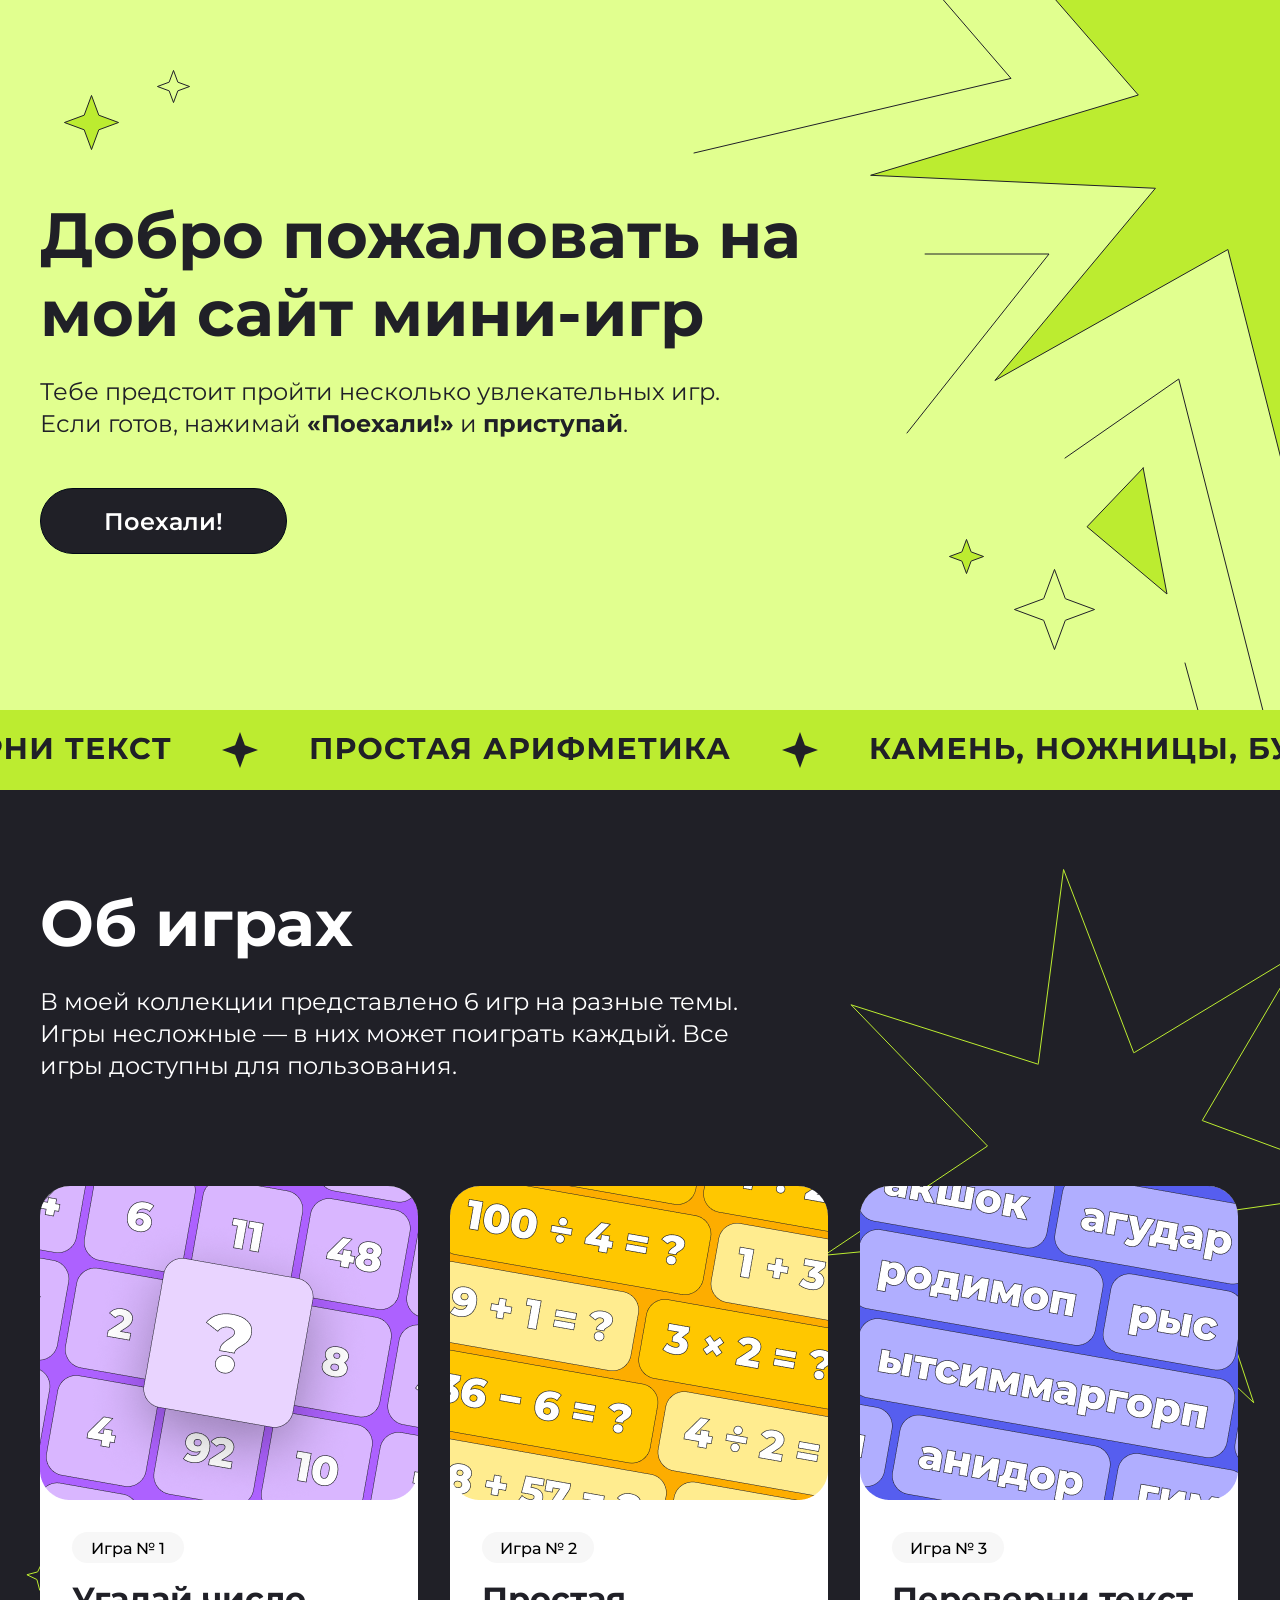
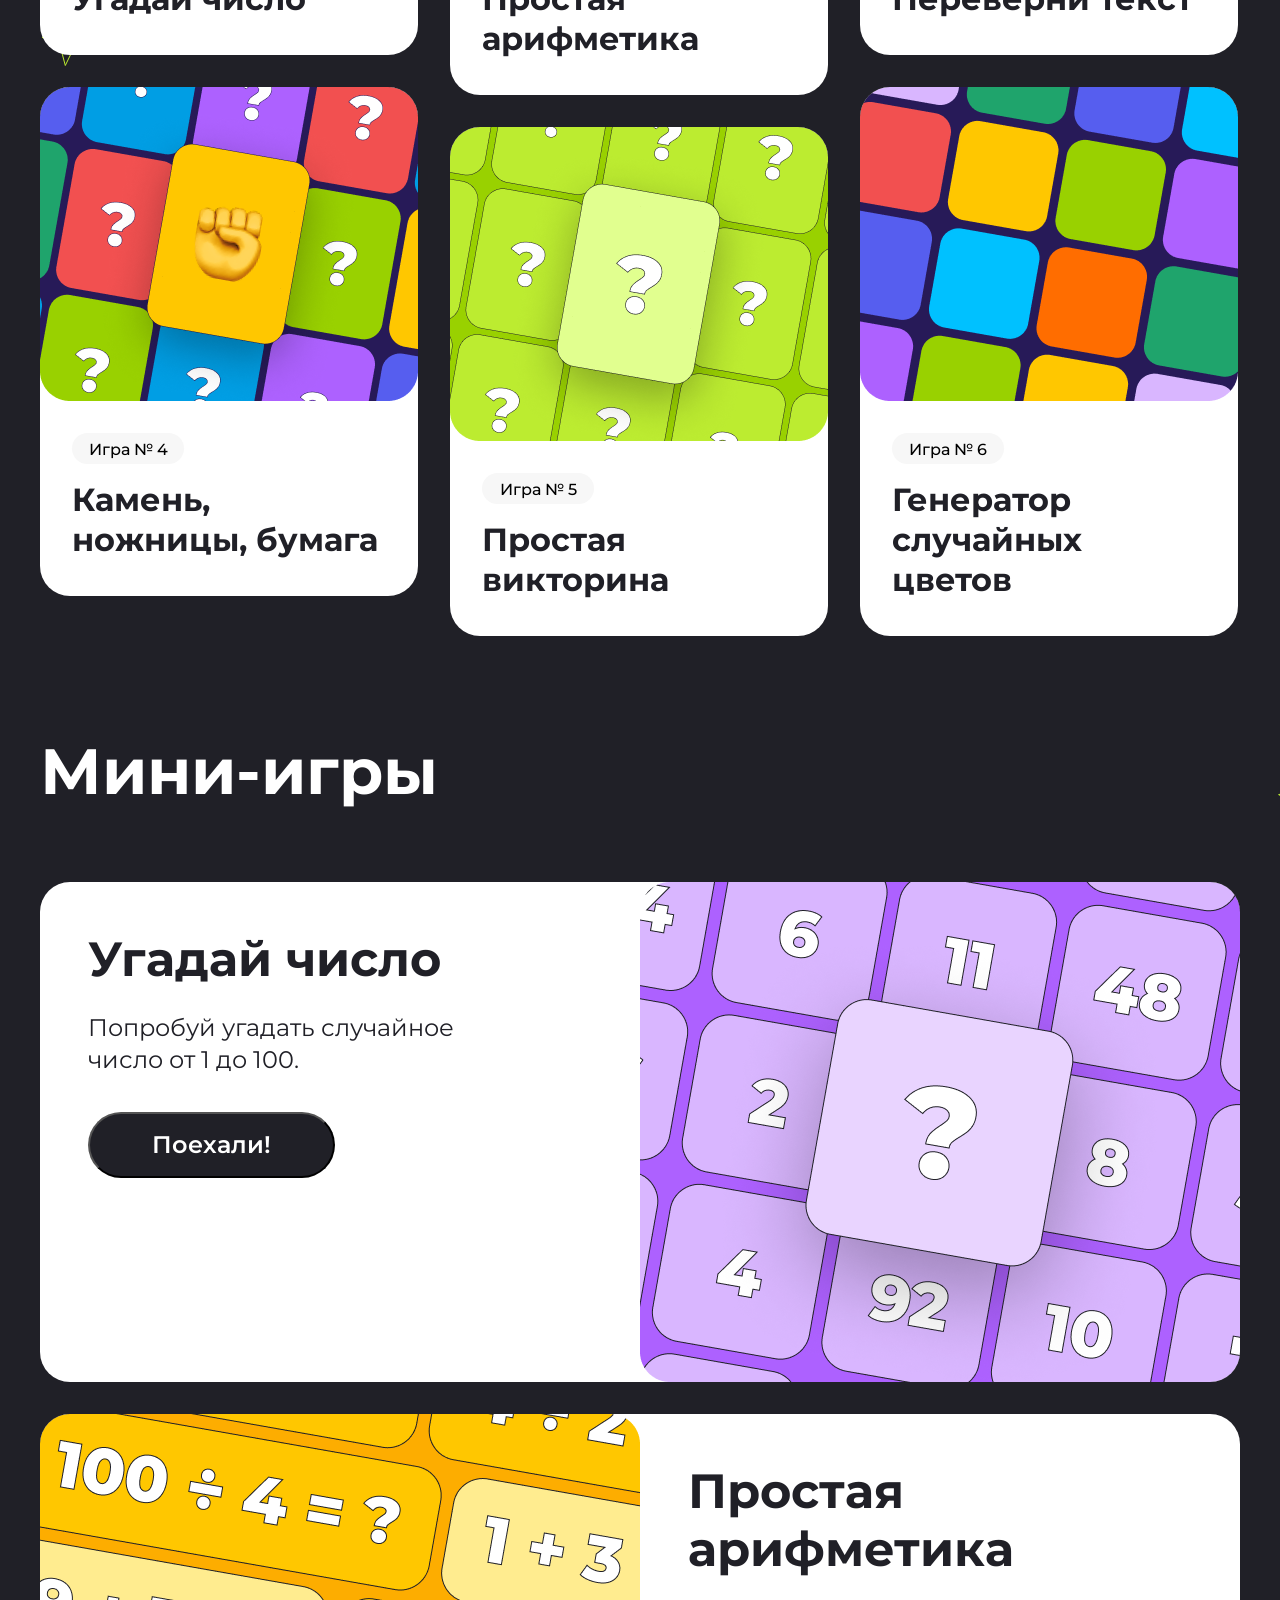
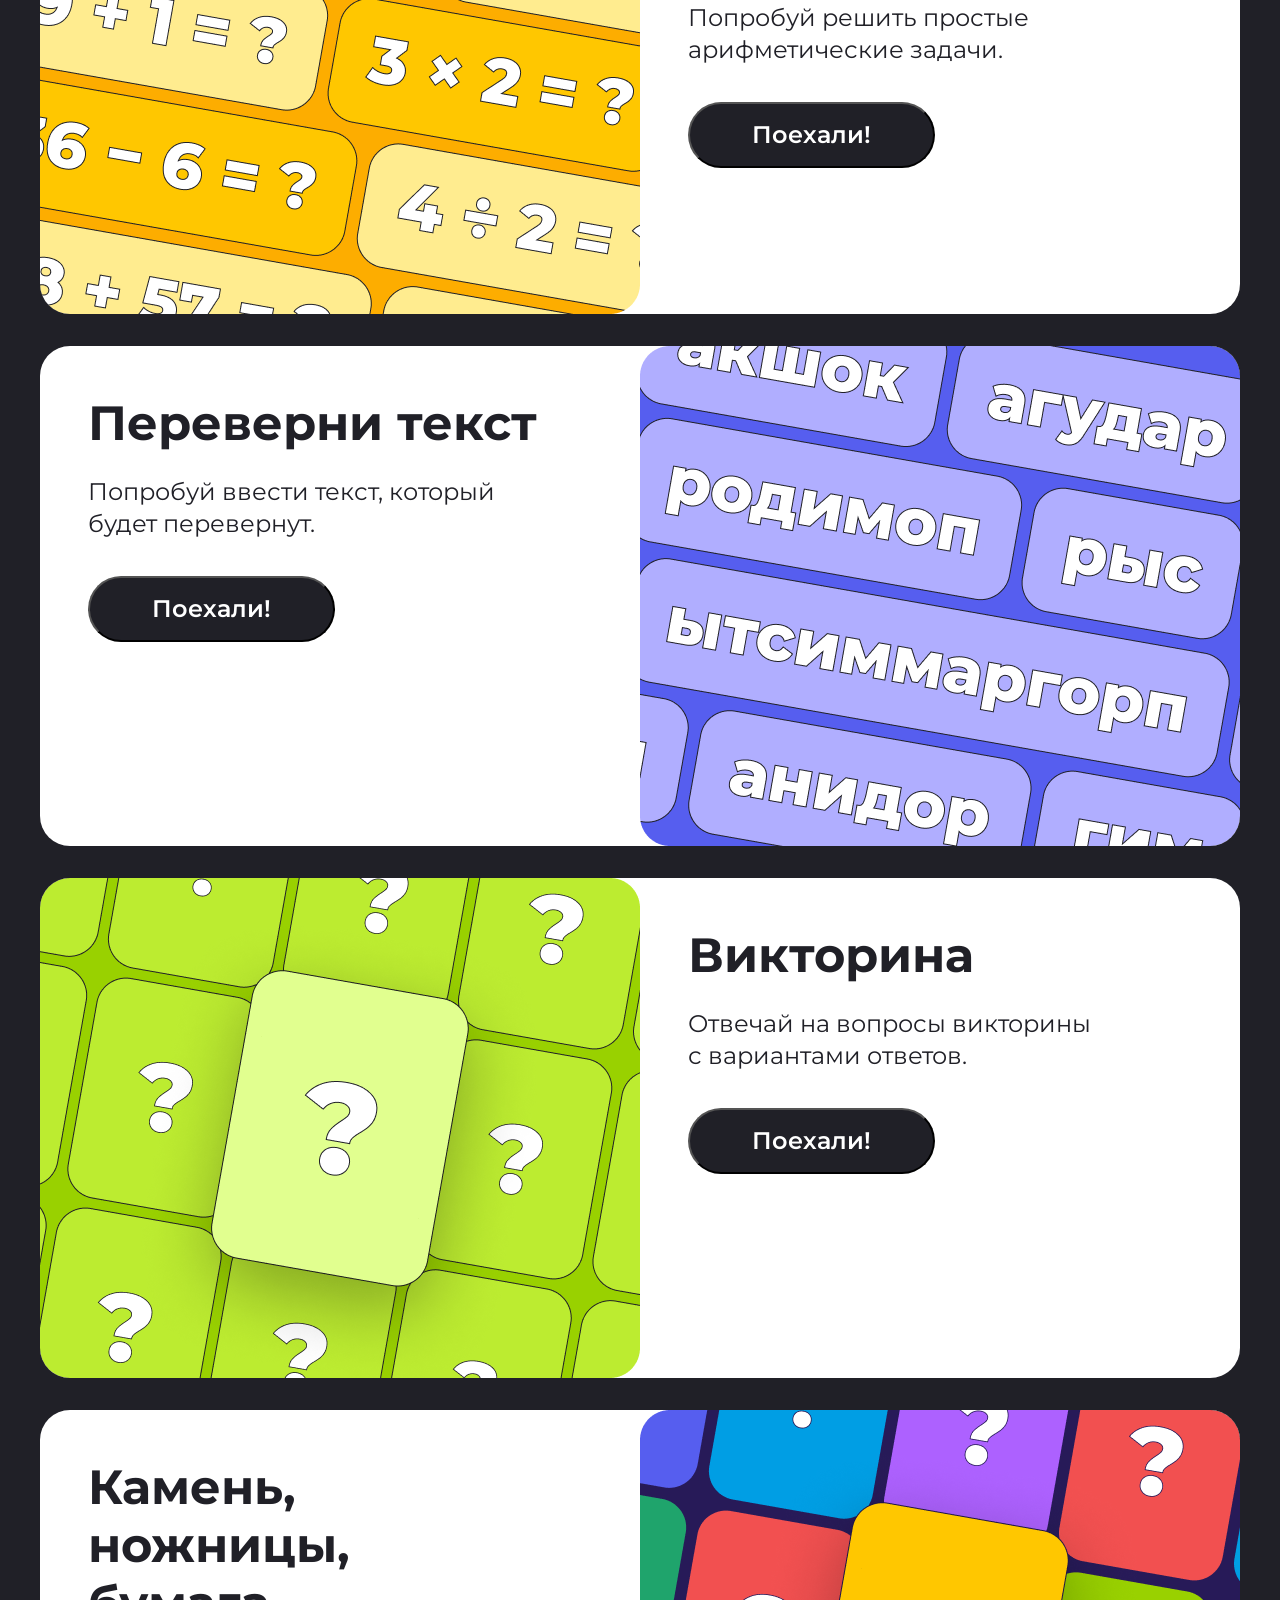
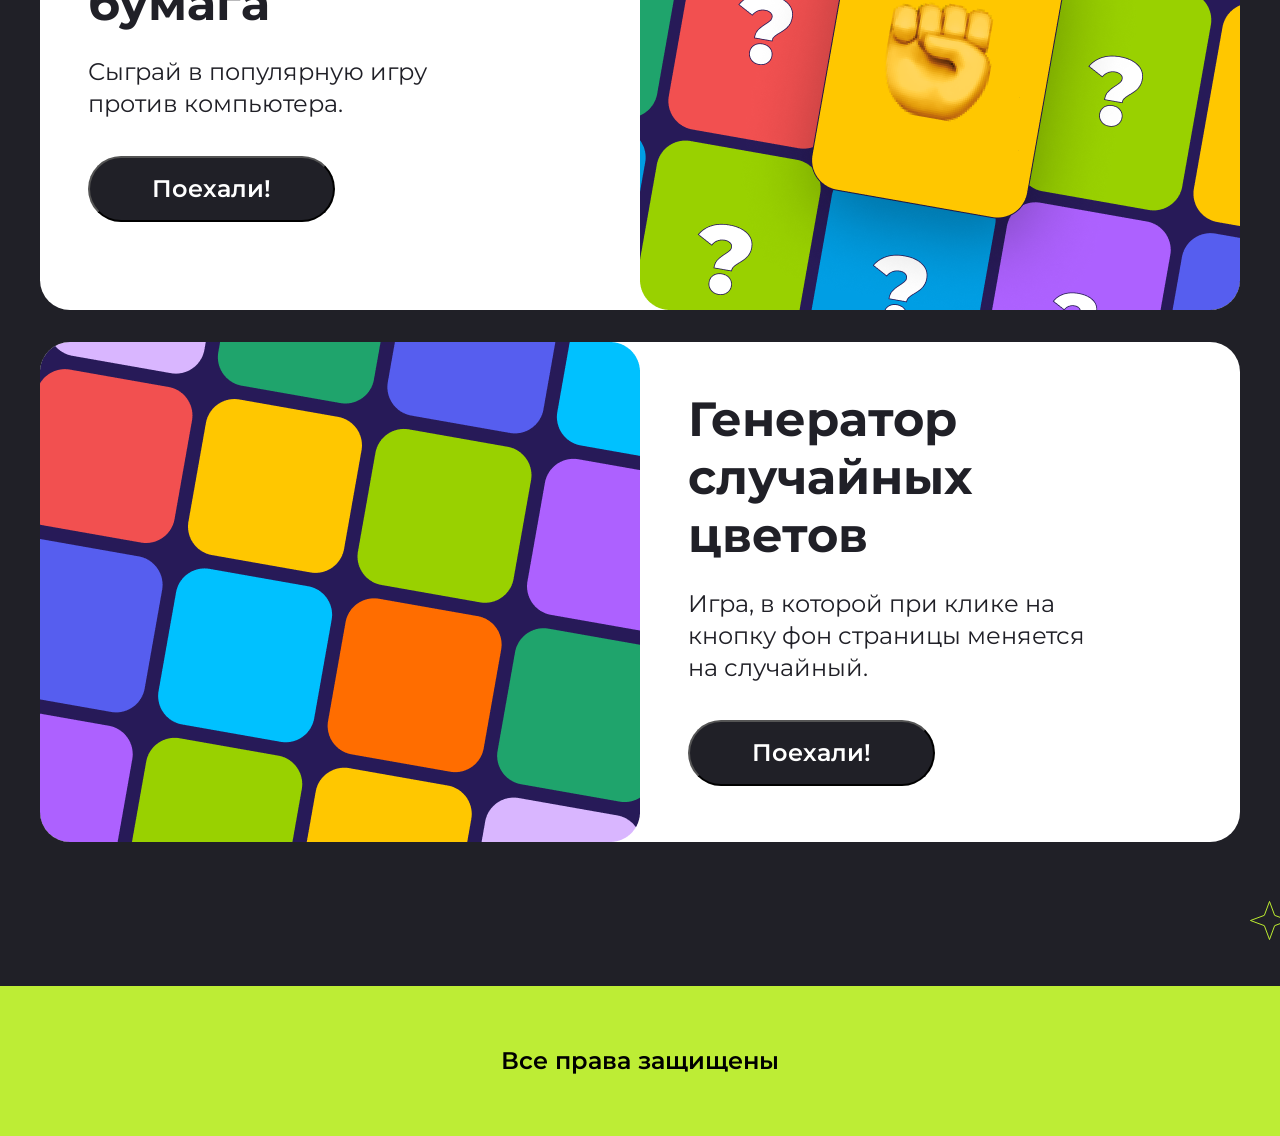
==== commit fd6a1251: "Merge da3f7dace9f78ec050a80add6f6661fc4974bba3 into 805d1a2939a6f745f8320fb95dfc008bf1b2fcbb" ====
--- a/index.html
+++ b/index.html
@@ -14,17 +14,15 @@
         <section class="start">
             <h1 class="title">Добро пожаловать на мой сайт мини-игр</h1>
             <h2 class="subtitle">Тебе предстоит пройти несколько увлекательных игр. Если готов, нажимай <b>«Поехали!»</b> и <b>приступай</b>.</h2>
-            <a class="go" href="#go">Поехали!</a>
+            <button class="go">Поехали!</button>
         </section>
     </div>
-
-    <div class="ribbon-container">
-        <div class="ribbon"></div>
+    <div class="ribbon">
     </div>
 
     <div class="menu center">
         <section class="menu_description">
-            <h1 class="title_description"><a id="go">Об играх</a></h1>
+            <h1 class="title_description">Об играх</h1>
             <h2 class="subtitle_description">В моей коллекции представлено 6 игр на разные темы.           
                 Игры несложные — в них может поиграть каждый.
                 Все игры доступны для пользования.</h2>
@@ -32,51 +30,51 @@
 
         <div class="bloc_game">
             <div>
-                <a class="menu__game" href="#game1">
+                <div class="menu__game">
                     <div class="game1">
                         <h3 class="numGame">Игра № 1</h3>
                         <h2 class="title_game1">Угадай число</h2>
                     </div>
-                </a>
+                </div>
     
-                <a class="menu__game" href="#game4">
+                <div class="menu__game">
                     <div class="game4">
                         <h3 class="numGame">Игра № 4</h3>
                         <h2 class="title_game1">Камень, ножницы, бумага</h2>
                     </div>
-                </a>
+                </div>
             </div>
     
             <div>
-                <a class="menu__game" href="#game2">
+                <div class="menu__game">
                     <div class="game2">
                         <h3 class="numGame">Игра № 2</h3>
                         <h2 class="title_game1">Простая арифметика</h2>
                     </div>
-                </a>
+                </div>
                 
-                <a class="menu__game" href="#game5">
+                <div class="menu__game">
                     <div class="game5">
                         <h3 class="numGame">Игра № 5</h3>
                         <h2 class="title_game1">Простая викторина</h2>
                     </div>
-                </a>
+                </div>
             </div>
     
             <div>
-                <a class="menu__game" href="#game3">
+                <div class="menu__game">
                     <div class="game3">
                         <h3 class="numGame">Игра № 3</h3>
                         <h2 class="title_game1">Переверни текст</h2>
                     </div>
-                </a>
+                </div>
     
-                <a class="menu__game" href="#game6">
+                <div class="menu__game">
                     <div class="game6">
                         <h3 class="numGame">Игра № 6</h3>
                         <h2 class="title_game1">Генератор случайных цветов</h2>
                     </div>
-                </a>
+                </div>
             </div>
         </div>
     </div>
@@ -88,48 +86,48 @@
 
         <div class="blocGame2">
             <div class="game1_2">
-                <h2 class="nameGame"><a id="game1">Угадай число</a></h2>
+                <h2 class="nameGame">Угадай число</h2>
                 <h3 class="descriptionGame">Попробуй угадать случайное число от 1 до 100.</h3>
-                <button onclick="GuessNumber()" class="go2">Поехали!</button>
+                <button class="go2">Поехали!</button>
             </div>
     
             <div class="game2_2">
                 <div class="left">
-                    <h2 class="nameGame"><a id="game2">Простая арифметика</a></h2>
+                    <h2 class="nameGame">Простая арифметика</h2>
                     <h3 class="descriptionGame">Попробуй решить простые арифметические задачи.</h3>
-                    <button onclick="mathGame()" class="go2">Поехали!</button>
+                    <button class="go2">Поехали!</button>
                 </div>
             </div>
         </div>
 
         <div class="blocGame2">
             <div class="game3_2">
-                <h2 class="nameGame"><a id="game3">Переверни текст</a></h2>
+                <h2 class="nameGame">Переверни текст</h2>
                 <h3 class="descriptionGame">Попробуй ввести текст, который будет перевернут.</h3>
-                <button onclick="simpleArithmetic()" class="go2">Поехали!</button>
+                <button class="go2">Поехали!</button>
             </div>
     
             <div class="game4_2">
                 <div class="left">
-                    <h2 class="nameGame"><a id="game5">Викторина</a></h2>
+                    <h2 class="nameGame">Викторина</h2>
                     <h3 class="descriptionGame">Отвечай на вопросы викторины с вариантами ответов.</h3>
-                    <button onclick="quiz()" class="go2">Поехали!</button>
+                    <button class="go2">Поехали!</button>
                 </div>
             </div>
         </div>
 
         <div class="blocGame2">
             <div class="game5_2">
-                <h2 class="nameGame"><a id="game4">Камень, ножницы, бумага</a></h2>
+                <h2 class="nameGame">Камень, ножницы, бумага</h2>
                 <h3 class="descriptionGame">Сыграй в популярную игру против компьютера.</h3>
                 <button onclick="playKNB()" class="go2">Поехали!</button>
             </div>
     
             <div class="game6_2">
                 <div class="left">
-                    <h2 class="nameGame"><a id="game6">Генератор случайных цветов</a></h2>
+                    <h2 class="nameGame">Генератор случайных цветов</h2>
                     <h3 class="descriptionGame">Игра, в которой при клике на кнопку фон страницы меняется на случайный.</h3>
-                    <button onclick="" class="go2">Поехали!</button>
+                    <button class="go2">Поехали!</button>
                 </div>
             </div>
         </div>
@@ -138,7 +136,8 @@
     <footer class="basement center">
         <h3 class="rights">Все права защищены</h3>
     </footer>
-    
+    <script src="./HW-8.js">
+    </script>
     <script src="./HW-8_knb.js">
     </script>
 </body>
--- a/stylehw.css
+++ b/stylehw.css
@@ -47,9 +47,6 @@
 }
 
 .go {
-  display: flex;
-  justify-content: space-around;
-  align-items: center;
   width: 247px;
   height: 66px;
   flex-shrink: 0;
@@ -62,7 +59,6 @@
   font-weight: 600;
   line-height: normal;
   border: 1px solid #000915;
-  text-decoration: none;
 }
 
 .go:hover {
@@ -70,25 +66,12 @@
   color: #202027;
 }
 
-.ribbon-container {
-  overflow: hidden;
-}
-
 .ribbon {
   background: url(imghw/ribbon.svg) no-repeat center;
+  height: 80px;
   background-color: #BCEC30;
-  height: 80px;
-  animation: slide 40s;
-}
-
-@keyframes slide {
-  0% {
-    transform: translate3d(0, 0, 0);
-  }
-  100% {
-    transform: translate3d(-1000px, 0, 0);
-  }
-}
+}
+
 .menu {
   background: url(imghw/Star_6.svg) no-repeat right 77px, url(imghw/Star_7.svg) no-repeat 25px 770px, url(imghw/Star_8.svg) no-repeat 40px 822px;
   background-color: #202027;
@@ -128,12 +111,6 @@
 .menu__game {
   display: flex;
   padding-top: 32px;
-  transition: 0.5s;
-  text-decoration: none;
-}
-
-.menu__game:hover {
-  transform: scale(1.06);
 }
 
 .game1 {
@@ -351,136 +328,45 @@
   padding-top: 60px;
 }
 
-@media (max-width: 700px) {
+@media (max-width: 767px) {
   .center {
     padding-left: 16px;
     padding-right: 16px;
   }
   .top {
-    background: url(imghw/Star_14.svg) no-repeat 37px 97px, url(imghw/Star_15.svg) no-repeat 91px 64px, url(imghw/Star_16.svg) no-repeat 303px 580px, url(imghw/Star_17.svg) no-repeat 272px 557px, url(imghw/Star_13.svg) no-repeat right top;
-    background-color: #E1FF8F;
-    padding-top: 147px;
+    padding: 238px 0;
+    width: auto;
+    display: flex;
+    justify-content: center;
   }
   .start {
-    padding-left: 24px;
-    padding-right: 24px;
+    margin-right: 0;
+  }
+  .title {
     width: 343px;
-    height: 371px;
-  }
-  .title {
-    width: 262px;
-    height: 196px;
-    font-size: 40px;
-    line-height: 48px;
-    text-align: center;
-    padding-left: 16px;
-  }
-  .subtitle {
-    font-size: 16px;
-    line-height: 19px;
-    text-align: center;
-    width: 296px;
-    height: 60px;
-    padding-bottom: 36px;
-  }
-  .go {
-    width: 285px;
-    height: 55px;
     font-family: Montserrat;
-    font-size: 16px;
-    line-height: 22px;
-  }
-  .ribbon {
-    height: 51px;
-  }
-  .menu {
-    display: none;
-  }
-  .menu2 {
-    padding-bottom: 48px;
-  }
-  .title_description2 {
-    font-family: Montserrat;
-    font-size: 40px;
-    line-height: 48px;
-    padding-bottom: 16px;
-  }
-  .blocGame2 {
-    display: flex;
-    gap: 24px;
-  }
-  .nameGame {
-    width: 285px;
+    font-weight: 700;
     font-size: 32px;
     line-height: 39px;
-    text-align: left;
-    padding-top: 314px;
-    padding-left: 29px;
-  }
-  .descriptionGame {
-    width: 249px;
-    font-size: 16px;
-    line-height: 20px;
-    text-align: left;
-    padding-top: 16px;
-    padding-left: 29px;
-  }
-  .go2 {
-    width: 285px;
-    height: 55px;
-    font-size: 16px;
+    text-align: center;
+    padding: 0;
+  }
+  .subtitle {
+    font-family: Montserrat;
+    font-size: 14px;
+    font-weight: 400;
     line-height: 22px;
     text-align: center;
-    margin-left: 29px;
-    margin-top: 32px;
-  }
-  .left {
-    padding-left: 0;
-  }
-  .game1_2 {
     width: 343px;
-    height: 528px;
-    background-image: url(imghw/Mgame1_2.png);
-    background-position: top;
-  }
-  .game2_2 {
-    width: 343px;
-    height: 567px;
-    background-image: url(imghw/Mgame2_2.png);
-    background-position: top;
-  }
-  .game3_2 {
-    width: 343px;
-    height: 567px;
-    background-image: url(imghw/Mgame3_2.png);
-    background-position: top;
-  }
-  .game4_2 {
-    width: 343px;
-    height: 528px;
-    background-image: url(imghw/Mgame4_2.png);
-    background-position: top;
-  }
-  .game5_2 {
-    width: 343px;
-    height: 606px;
-    background-image: url(imghw/Mgame5_2.png);
-    background-position: top;
-  }
-  .game6_2 {
-    width: 343px;
-    height: 626px;
-    background-image: url(imghw/Mgame6_2.png);
-    background-position: top;
-  }
-  .basement {
-    height: 100px;
-  }
-  .rights {
-    height: 20px;
-    font-size: 16px;
-    line-height: 20px;
-    text-align: center;
-    padding-top: 40px;
+    padding-left: 13px;
+  }
+  .go {
+    margin-left: 64px;
+  }
+  .menu {
+    background: #000915;
+  }
+  .menu__game {
+    flex-direction: column;
   }
 }/*# sourceMappingURL=stylehw.css.map */
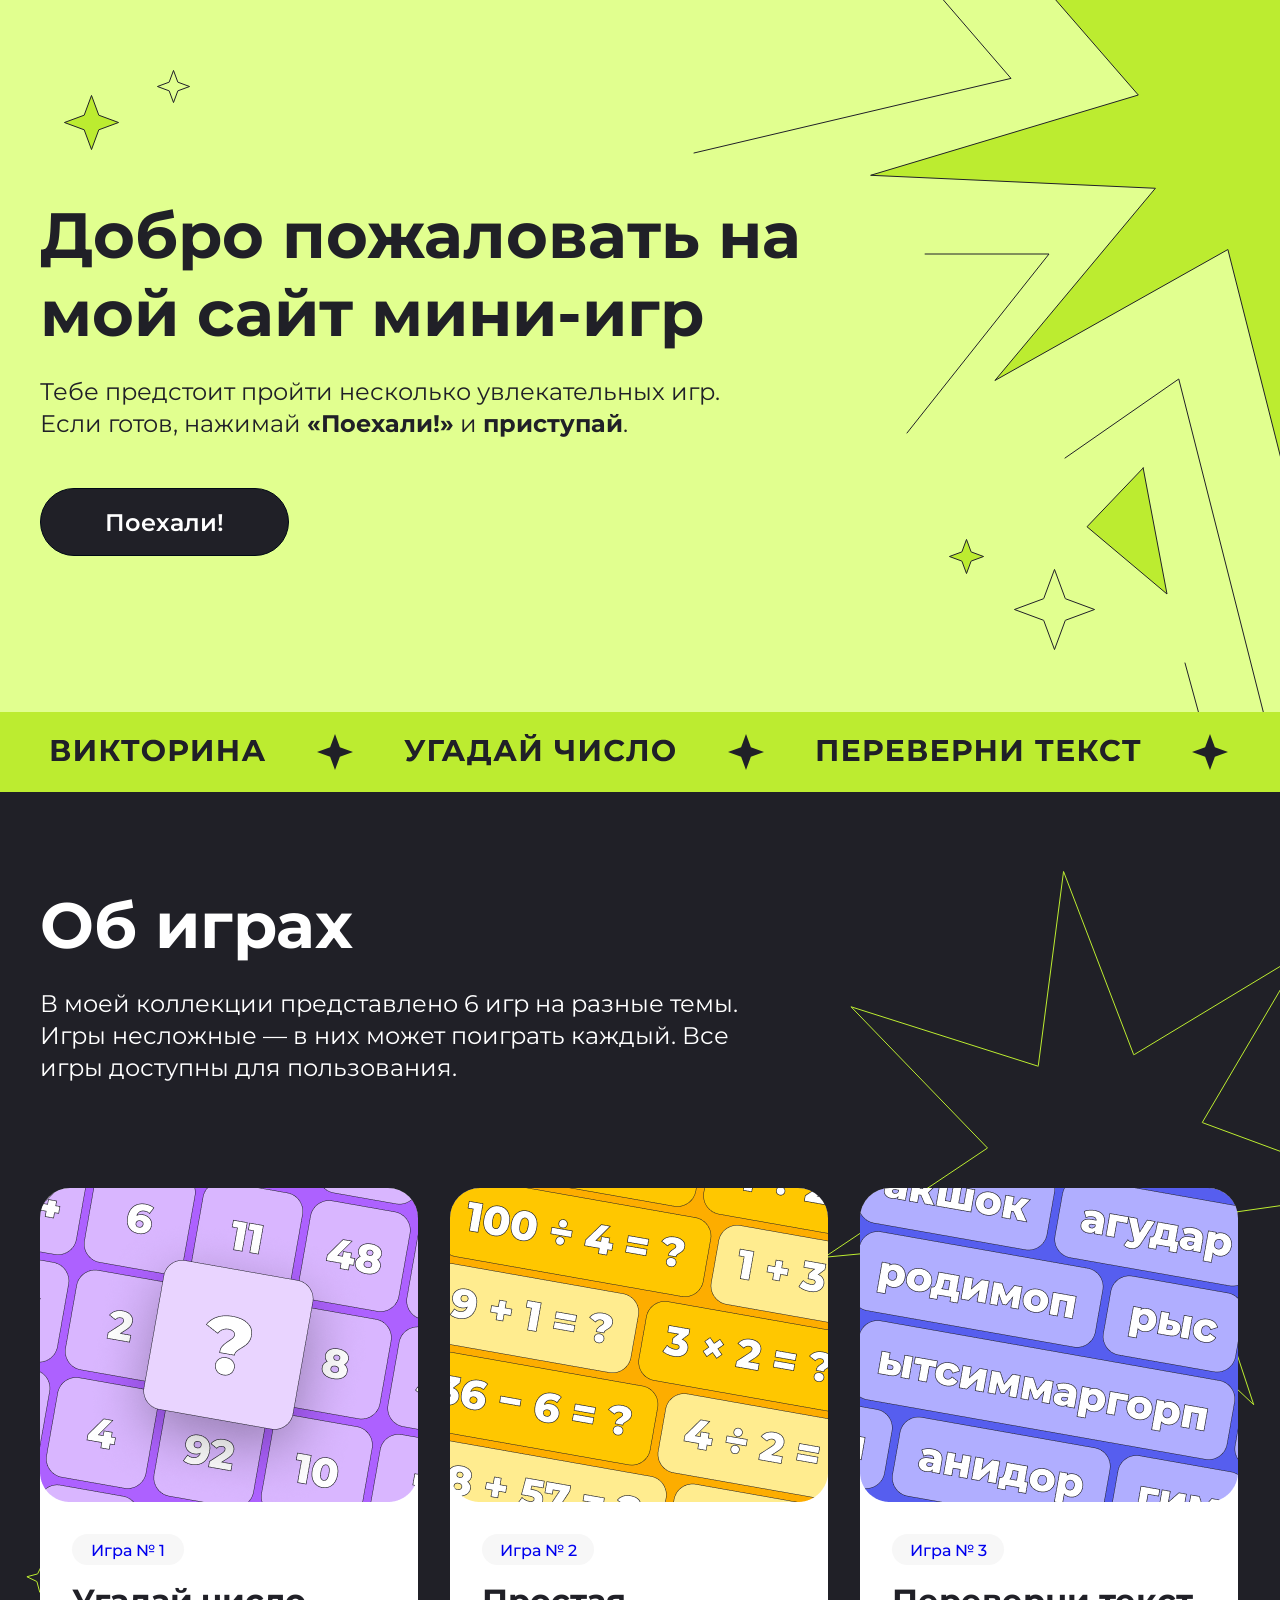
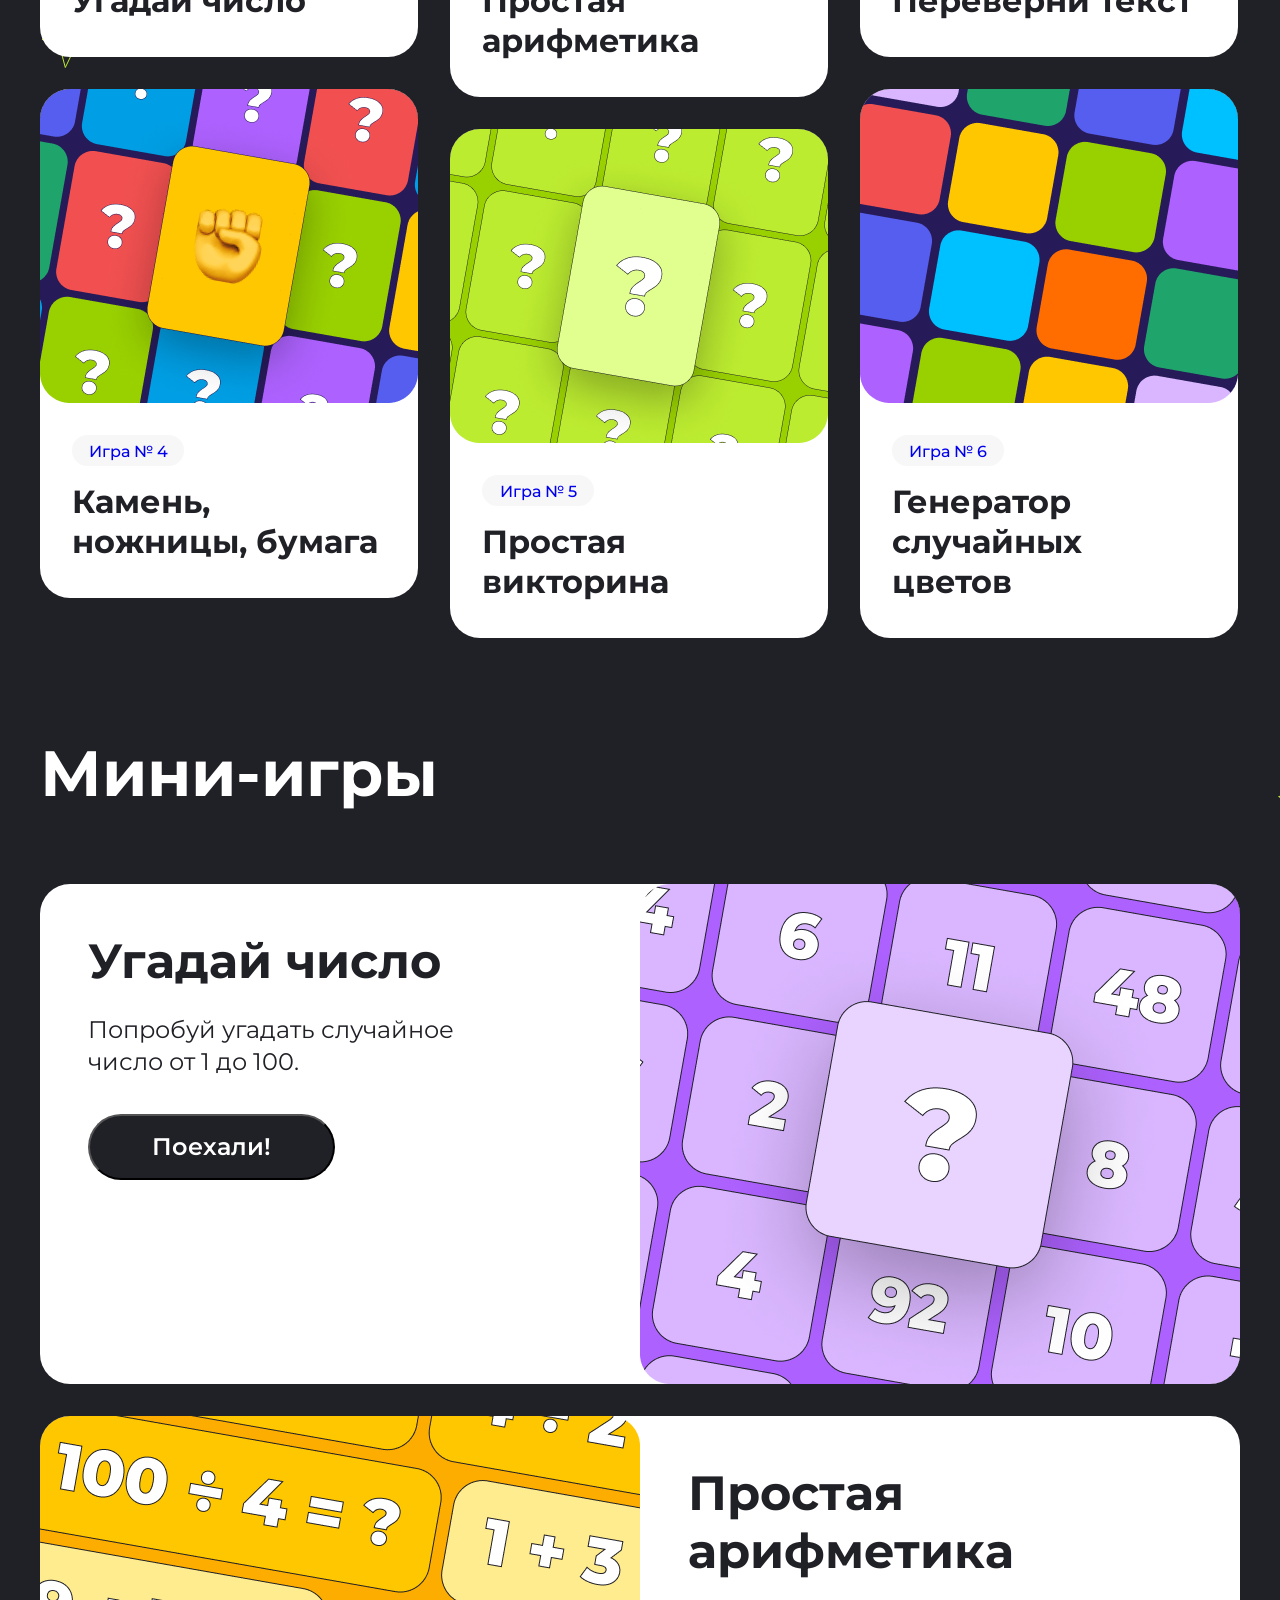
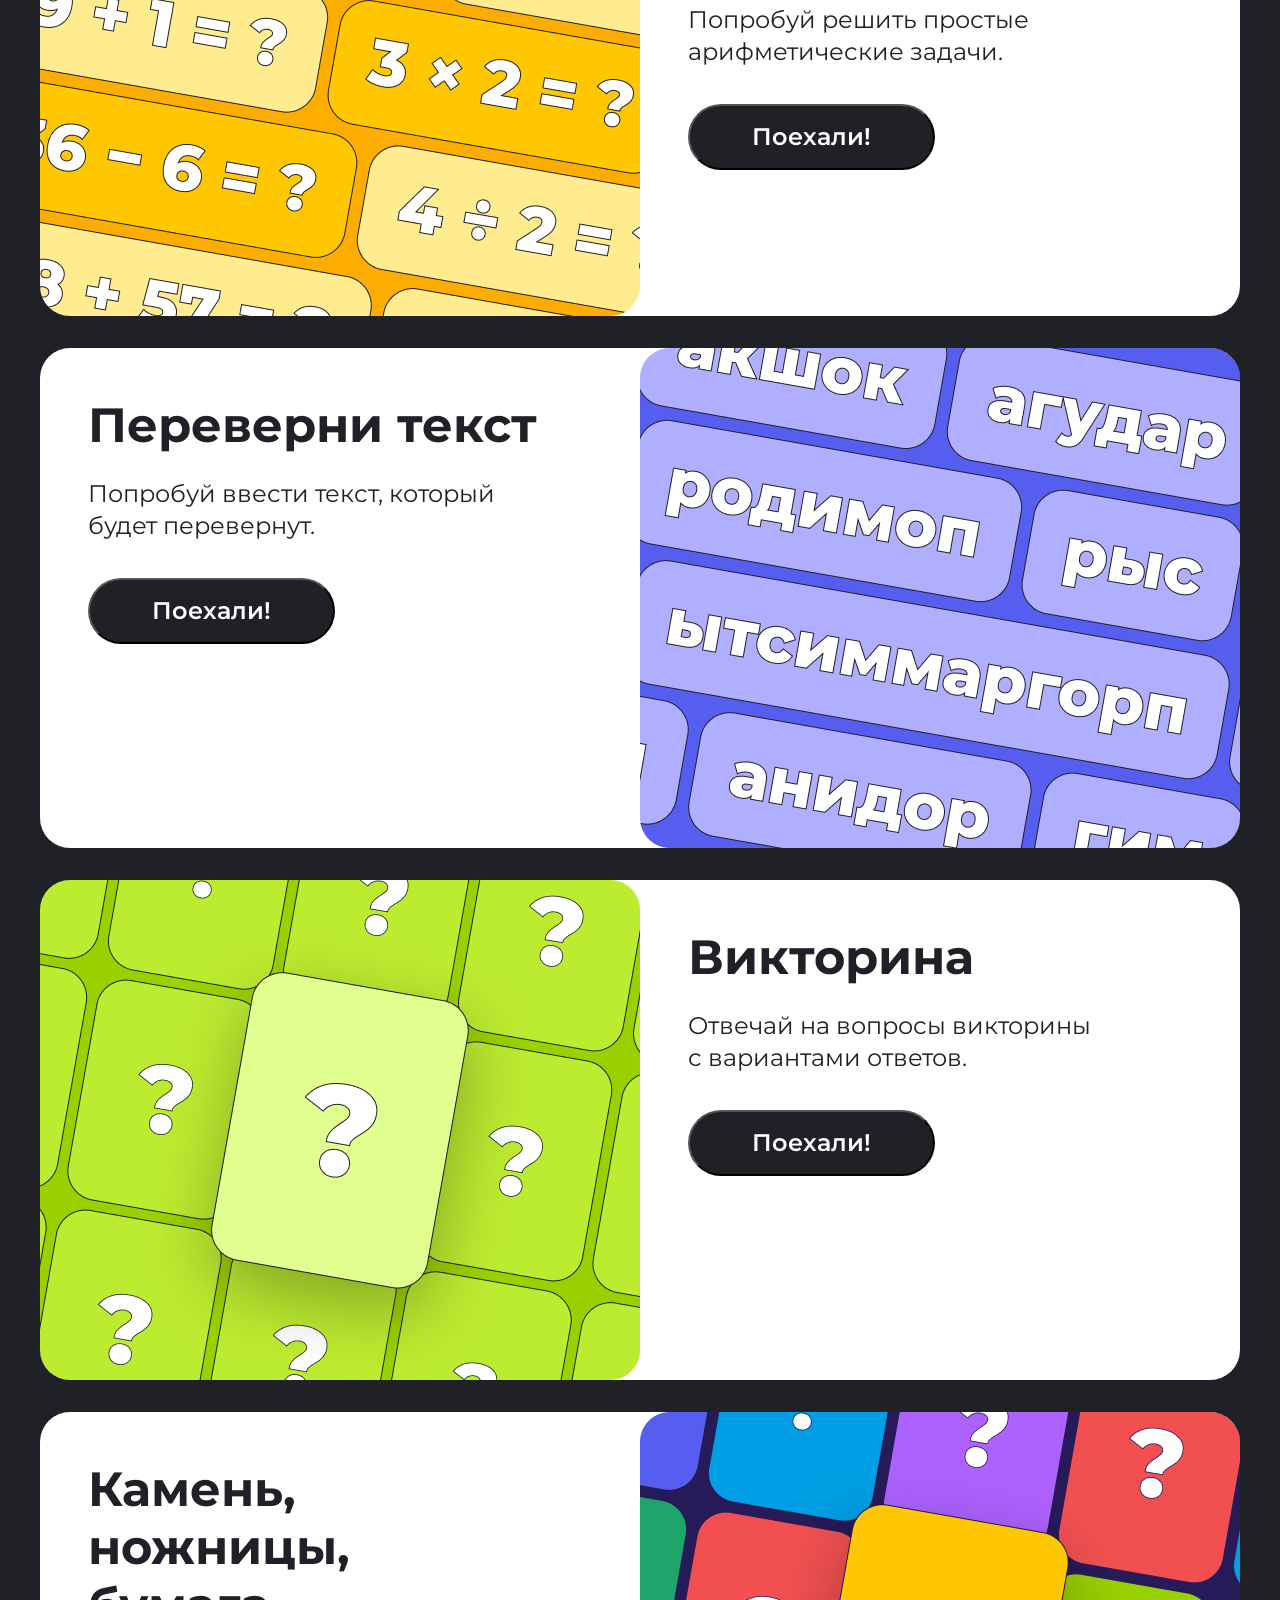
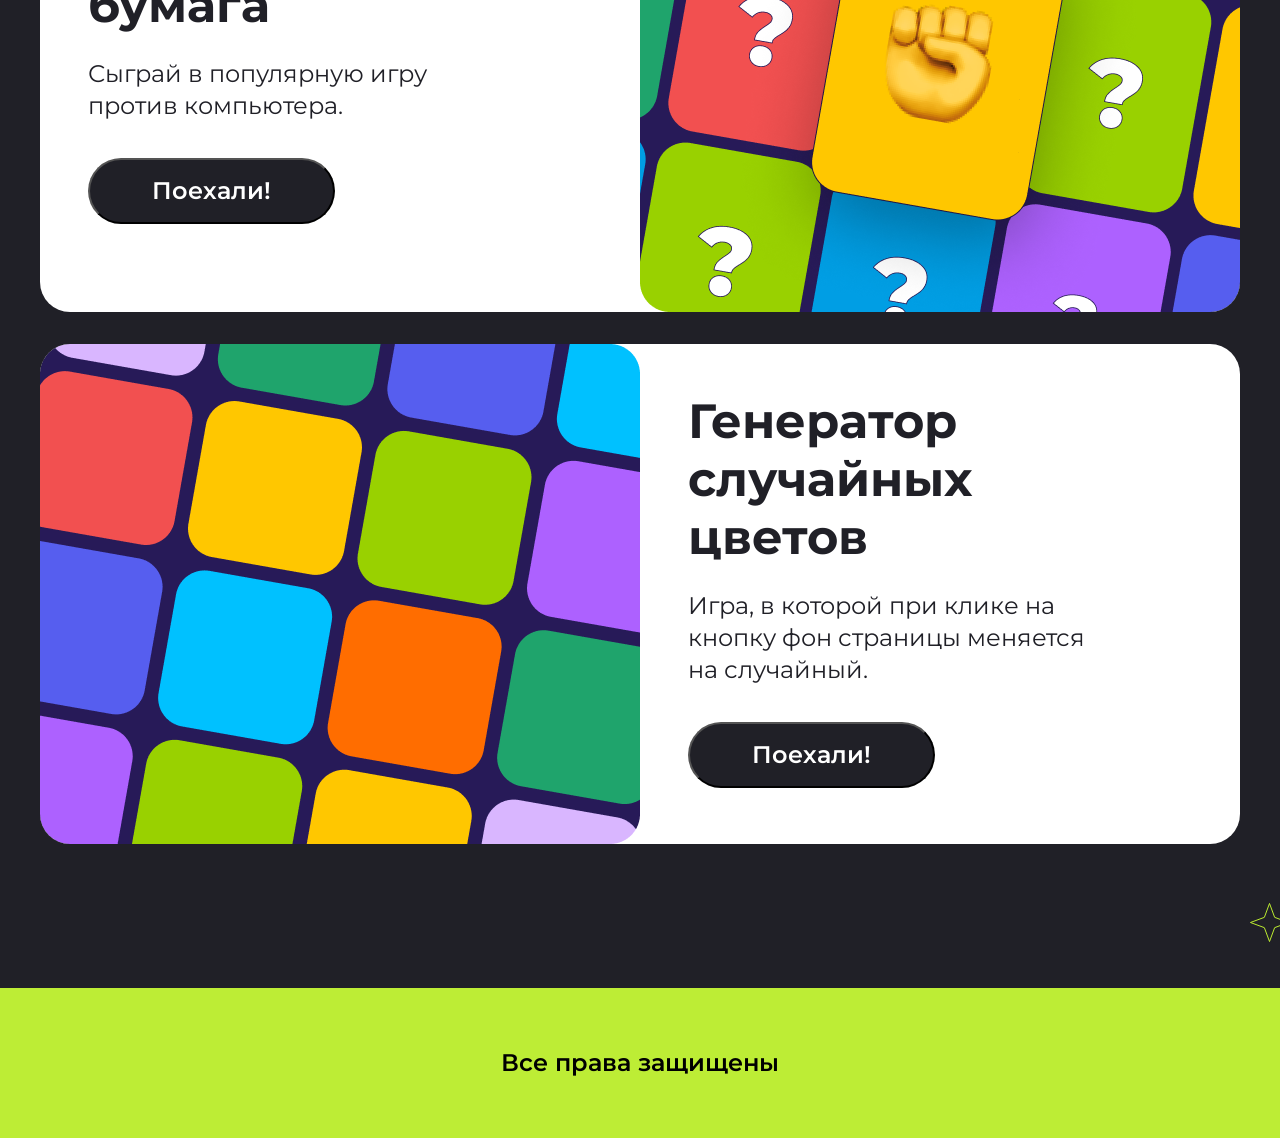
==== commit bed14cda: "#	modified:   HW-8_knb.js #	modified:   index.html #	modified:   stylehw.css #	modified:   stylehw.c" ====
--- a/index.html
+++ b/index.html
@@ -14,15 +14,17 @@
         <section class="start">
             <h1 class="title">Добро пожаловать на мой сайт мини-игр</h1>
             <h2 class="subtitle">Тебе предстоит пройти несколько увлекательных игр. Если готов, нажимай <b>«Поехали!»</b> и <b>приступай</b>.</h2>
-            <button class="go">Поехали!</button>
+            <a class="go" href="#go">Поехали!</a>
         </section>
     </div>
-    <div class="ribbon">
+
+    <div class="ribbon-container">
+        <div class="ribbon"></div>
     </div>
 
     <div class="menu center">
         <section class="menu_description">
-            <h1 class="title_description">Об играх</h1>
+            <h1 class="title_description"><a id="go">Об играх</a></h1>
             <h2 class="subtitle_description">В моей коллекции представлено 6 игр на разные темы.           
                 Игры несложные — в них может поиграть каждый.
                 Все игры доступны для пользования.</h2>
@@ -30,51 +32,51 @@
 
         <div class="bloc_game">
             <div>
-                <div class="menu__game">
+                <a class="menu__game" href="#game1">
                     <div class="game1">
                         <h3 class="numGame">Игра № 1</h3>
                         <h2 class="title_game1">Угадай число</h2>
                     </div>
-                </div>
+                </a>
     
-                <div class="menu__game">
+                <a class="menu__game" href="#game4">
                     <div class="game4">
                         <h3 class="numGame">Игра № 4</h3>
                         <h2 class="title_game1">Камень, ножницы, бумага</h2>
                     </div>
-                </div>
+                </a>
             </div>
     
             <div>
-                <div class="menu__game">
+                <a class="menu__game" href="#game2">
                     <div class="game2">
                         <h3 class="numGame">Игра № 2</h3>
                         <h2 class="title_game1">Простая арифметика</h2>
                     </div>
-                </div>
+                </a>
                 
-                <div class="menu__game">
+                <a class="menu__game" href="#game5">
                     <div class="game5">
                         <h3 class="numGame">Игра № 5</h3>
                         <h2 class="title_game1">Простая викторина</h2>
                     </div>
-                </div>
+                </a>
             </div>
     
             <div>
-                <div class="menu__game">
+                <a class="menu__game" href="#game3">
                     <div class="game3">
                         <h3 class="numGame">Игра № 3</h3>
                         <h2 class="title_game1">Переверни текст</h2>
                     </div>
-                </div>
+                </a>
     
-                <div class="menu__game">
+                <a class="menu__game" href="#game6">
                     <div class="game6">
                         <h3 class="numGame">Игра № 6</h3>
                         <h2 class="title_game1">Генератор случайных цветов</h2>
                     </div>
-                </div>
+                </a>
             </div>
         </div>
     </div>
@@ -86,48 +88,48 @@
 
         <div class="blocGame2">
             <div class="game1_2">
-                <h2 class="nameGame">Угадай число</h2>
+                <h2 class="nameGame"><a id="game1">Угадай число</a></h2>
                 <h3 class="descriptionGame">Попробуй угадать случайное число от 1 до 100.</h3>
-                <button class="go2">Поехали!</button>
+                <button onclick="GuessNumber()" class="go2">Поехали!</button>
             </div>
     
             <div class="game2_2">
                 <div class="left">
-                    <h2 class="nameGame">Простая арифметика</h2>
+                    <h2 class="nameGame"><a id="game2">Простая арифметика</a></h2>
                     <h3 class="descriptionGame">Попробуй решить простые арифметические задачи.</h3>
-                    <button class="go2">Поехали!</button>
+                    <button onclick="mathGame()" class="go2">Поехали!</button>
                 </div>
             </div>
         </div>
 
         <div class="blocGame2">
             <div class="game3_2">
-                <h2 class="nameGame">Переверни текст</h2>
+                <h2 class="nameGame"><a id="game3">Переверни текст</a></h2>
                 <h3 class="descriptionGame">Попробуй ввести текст, который будет перевернут.</h3>
-                <button class="go2">Поехали!</button>
+                <button onclick="simpleArithmetic()" class="go2">Поехали!</button>
             </div>
     
             <div class="game4_2">
                 <div class="left">
-                    <h2 class="nameGame">Викторина</h2>
+                    <h2 class="nameGame"><a id="game5">Викторина</a></h2>
                     <h3 class="descriptionGame">Отвечай на вопросы викторины с вариантами ответов.</h3>
-                    <button class="go2">Поехали!</button>
+                    <button onclick="quiz()" class="go2">Поехали!</button>
                 </div>
             </div>
         </div>
 
         <div class="blocGame2">
             <div class="game5_2">
-                <h2 class="nameGame">Камень, ножницы, бумага</h2>
+                <h2 class="nameGame"><a id="game4">Камень, ножницы, бумага</a></h2>
                 <h3 class="descriptionGame">Сыграй в популярную игру против компьютера.</h3>
                 <button onclick="playKNB()" class="go2">Поехали!</button>
             </div>
     
             <div class="game6_2">
                 <div class="left">
-                    <h2 class="nameGame">Генератор случайных цветов</h2>
+                    <h2 class="nameGame"><a id="game6">Генератор случайных цветов</a></h2>
                     <h3 class="descriptionGame">Игра, в которой при клике на кнопку фон страницы меняется на случайный.</h3>
-                    <button class="go2">Поехали!</button>
+                    <button onclick="color()" class="go2">Поехали!</button>
                 </div>
             </div>
         </div>
@@ -136,8 +138,7 @@
     <footer class="basement center">
         <h3 class="rights">Все права защищены</h3>
     </footer>
-    <script src="./HW-8.js">
-    </script>
+    
     <script src="./HW-8_knb.js">
     </script>
 </body>
--- a/stylehw.css
+++ b/stylehw.css
@@ -5,6 +5,7 @@
 
 body {
   font-family: "Montserrat", sans-serif;
+  background-color: #202027;
 }
 
 .top {
@@ -47,6 +48,9 @@
 }
 
 .go {
+  display: flex;
+  justify-content: space-around;
+  align-items: center;
   width: 247px;
   height: 66px;
   flex-shrink: 0;
@@ -59,22 +63,37 @@
   font-weight: 600;
   line-height: normal;
   border: 1px solid #000915;
+  text-decoration: none;
 }
 
 .go:hover {
   background: #FFFFFF;
   color: #202027;
+}
+
+.ribbon-container {
+  overflow: hidden;
+  background-color: #BCEC30;
+  height: 80px;
+  width: 3220px;
 }
 
 .ribbon {
   background: url(imghw/ribbon.svg) no-repeat center;
   height: 80px;
-  background-color: #BCEC30;
-}
-
+  animation: slide 40s;
+}
+
+@keyframes slide {
+  0% {
+    transform: translate3d(0%, 0, 0);
+  }
+  100% {
+    transform: translate3d(-100%, 0, 0);
+  }
+}
 .menu {
   background: url(imghw/Star_6.svg) no-repeat right 77px, url(imghw/Star_7.svg) no-repeat 25px 770px, url(imghw/Star_8.svg) no-repeat 40px 822px;
-  background-color: #202027;
   padding-top: 94px;
   padding-bottom: 50px;
 }
@@ -111,6 +130,12 @@
 .menu__game {
   display: flex;
   padding-top: 32px;
+  transition: 0.5s;
+  text-decoration: none;
+}
+
+.menu__game:hover {
+  transform: scale(1.06);
 }
 
 .game1 {
@@ -191,7 +216,6 @@
 
 .menu2 {
   background: url(imghw/Star_9.svg) no-repeat 1277px 93px, url(imghw/Star_10.svg) no-repeat 1320px 126px, url(imghw/Star_11.svg) no-repeat 1319px 3366px, url(imghw/Star_12.svg) no-repeat 1249px 3414px;
-  background-color: #202027;
   padding-top: 46px;
   padding-bottom: 144px;
 }
@@ -328,45 +352,136 @@
   padding-top: 60px;
 }
 
-@media (max-width: 767px) {
+@media (max-width: 700px) {
   .center {
     padding-left: 16px;
     padding-right: 16px;
   }
   .top {
-    padding: 238px 0;
-    width: auto;
+    background: url(imghw/Star_14.svg) no-repeat 37px 97px, url(imghw/Star_15.svg) no-repeat 91px 64px, url(imghw/Star_16.svg) no-repeat 303px 580px, url(imghw/Star_17.svg) no-repeat 272px 557px, url(imghw/Star_13.svg) no-repeat right top;
+    background-color: #E1FF8F;
+    padding-top: 147px;
+  }
+  .start {
+    padding-left: 24px;
+    padding-right: 24px;
+    width: 343px;
+    height: 371px;
+  }
+  .title {
+    width: 262px;
+    height: 196px;
+    font-size: 40px;
+    line-height: 48px;
+    text-align: center;
+    padding-left: 16px;
+  }
+  .subtitle {
+    font-size: 16px;
+    line-height: 19px;
+    text-align: center;
+    width: 296px;
+    height: 60px;
+    padding-bottom: 36px;
+  }
+  .go {
+    width: 285px;
+    height: 55px;
+    font-family: Montserrat;
+    font-size: 16px;
+    line-height: 22px;
+  }
+  .ribbon {
+    height: 51px;
+  }
+  .menu {
+    display: none;
+  }
+  .menu2 {
+    padding-bottom: 48px;
+  }
+  .title_description2 {
+    font-family: Montserrat;
+    font-size: 40px;
+    line-height: 48px;
+    padding-bottom: 16px;
+  }
+  .blocGame2 {
     display: flex;
-    justify-content: center;
-  }
-  .start {
-    margin-right: 0;
-  }
-  .title {
-    width: 343px;
-    font-family: Montserrat;
-    font-weight: 700;
+    gap: 24px;
+  }
+  .nameGame {
+    width: 285px;
     font-size: 32px;
     line-height: 39px;
-    text-align: center;
-    padding: 0;
-  }
-  .subtitle {
-    font-family: Montserrat;
-    font-size: 14px;
-    font-weight: 400;
+    text-align: left;
+    padding-top: 314px;
+    padding-left: 29px;
+  }
+  .descriptionGame {
+    width: 249px;
+    font-size: 16px;
+    line-height: 20px;
+    text-align: left;
+    padding-top: 16px;
+    padding-left: 29px;
+  }
+  .go2 {
+    width: 285px;
+    height: 55px;
+    font-size: 16px;
     line-height: 22px;
     text-align: center;
-    width: 343px;
-    padding-left: 13px;
-  }
-  .go {
-    margin-left: 64px;
-  }
-  .menu {
-    background: #000915;
-  }
-  .menu__game {
-    flex-direction: column;
+    margin-left: 29px;
+    margin-top: 32px;
+  }
+  .left {
+    padding-left: 0;
+  }
+  .game1_2 {
+    width: 343px;
+    height: 528px;
+    background-image: url(imghw/Mgame1_2.png);
+    background-position: top;
+  }
+  .game2_2 {
+    width: 343px;
+    height: 567px;
+    background-image: url(imghw/Mgame2_2.png);
+    background-position: top;
+  }
+  .game3_2 {
+    width: 343px;
+    height: 567px;
+    background-image: url(imghw/Mgame3_2.png);
+    background-position: top;
+  }
+  .game4_2 {
+    width: 343px;
+    height: 528px;
+    background-image: url(imghw/Mgame4_2.png);
+    background-position: top;
+  }
+  .game5_2 {
+    width: 343px;
+    height: 606px;
+    background-image: url(imghw/Mgame5_2.png);
+    background-position: top;
+  }
+  .game6_2 {
+    width: 343px;
+    height: 626px;
+    background-image: url(imghw/Mgame6_2.png);
+    background-position: top;
+  }
+  .basement {
+    height: 100px;
+  }
+  .rights {
+    height: 20px;
+    font-size: 16px;
+    line-height: 20px;
+    text-align: center;
+    padding-top: 40px;
   }
 }/*# sourceMappingURL=stylehw.css.map */
